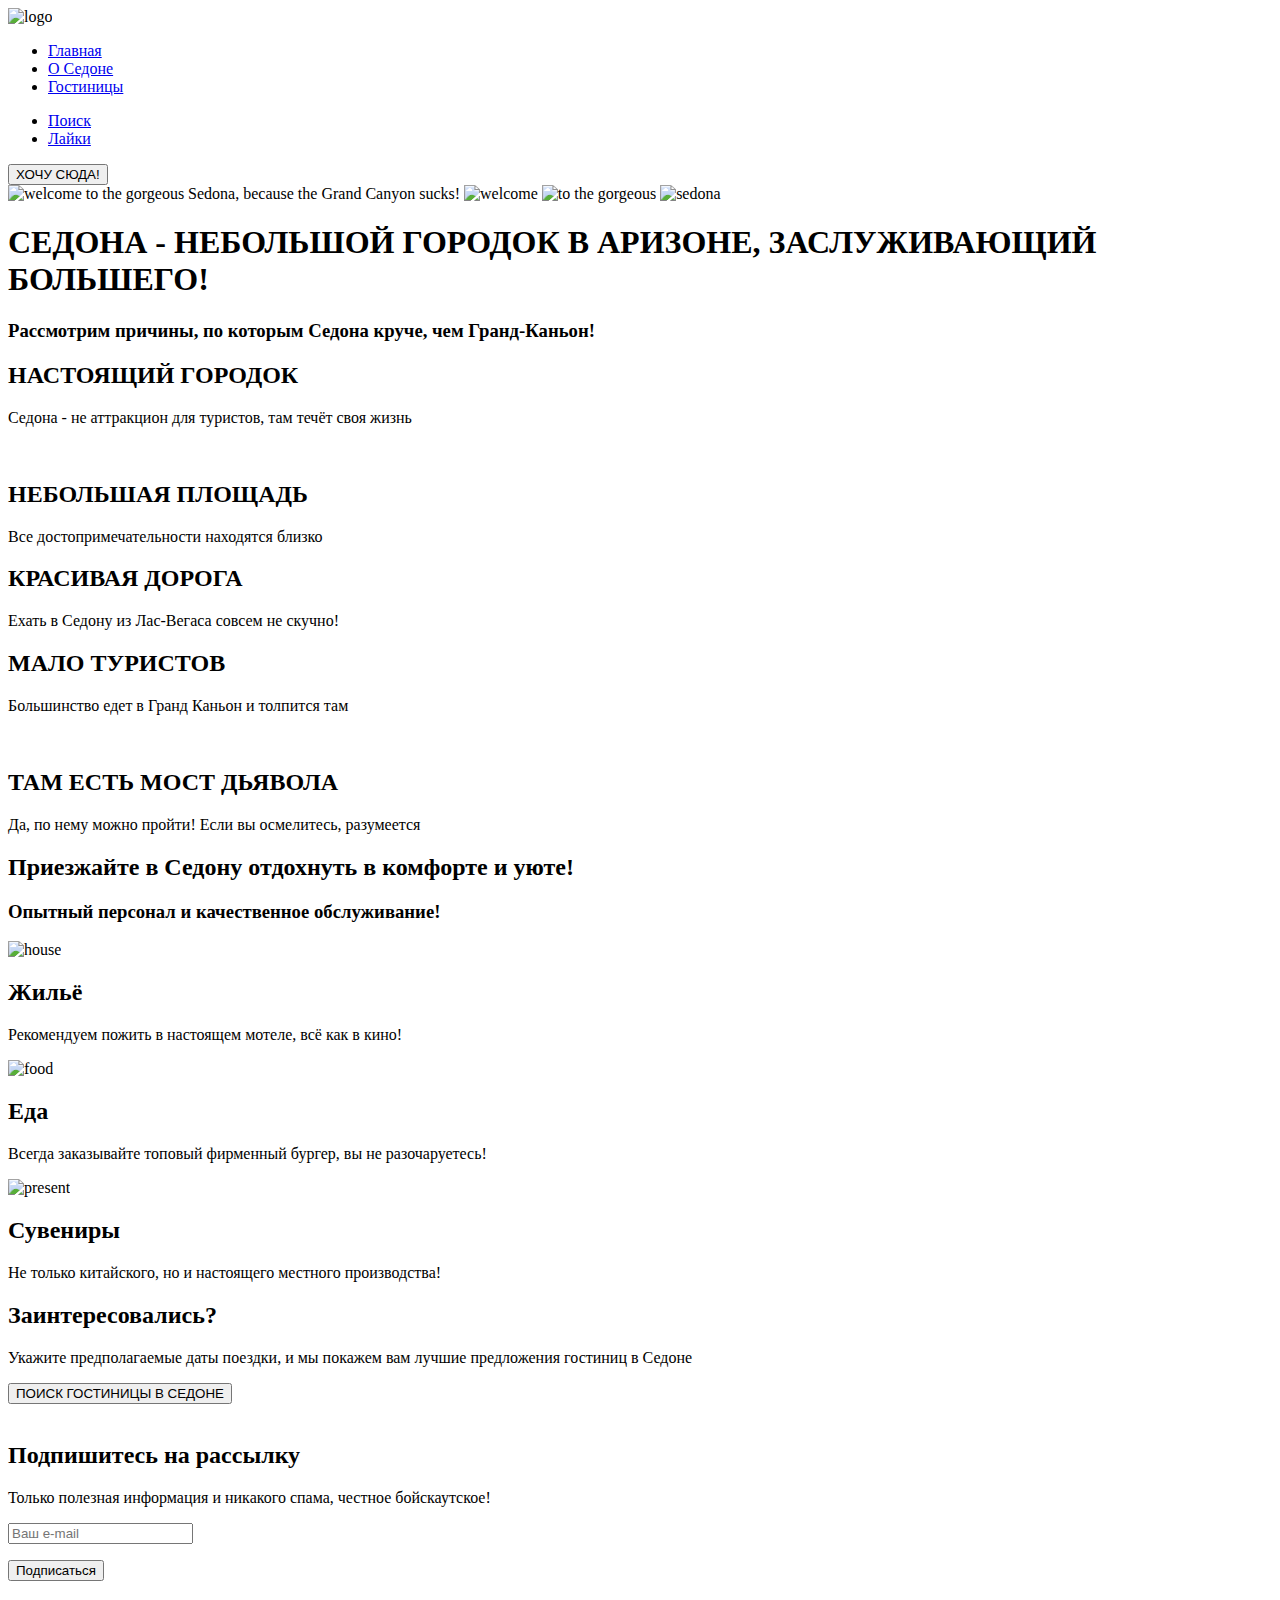
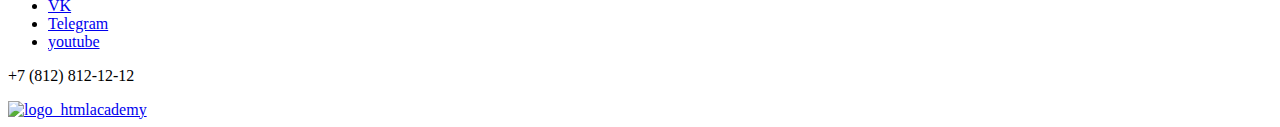
==== index.html @ 09a0a066 "убирает картинки, меняет разметку соц сетей" ====
<!DOCTYPE html>
<html lang="ru">
  <head>
    <meta charset="utf-8" />
    <title>HTML Academy: Седона</title>
  </head>
  <body>
    <header class="page-header">
      <nav class="navigation">
        <img src="img/logo.svg" alt="logo" class="navigation-logo" />
        <ul class="navigation-list">
          <li class="navigation-item">
            <a class="navigation-link" href="main.html">Главная</a>
          </li>
          <li class="navigation-item">
            <a class="navigation-link" href="about.html">О Седоне</a>
          </li>
          <li class="navigation-item">
            <a class="navigation-link" href="hotels.html">Гостиницы</a>
          </li>
        </ul>
        <ul class="navigation-list navigation-user">
          <li class="navigation-item">
            <a class="navigation-link" href="#">
              <span class="visually-hidden">Поиск</span>
            </a>
          </li>
          <li class="navigation-item">
            <a class="navigation-link" href="#">
              <span class="visually-hidden">Лайки</span>
            </a>
          </li>
        </ul>
      </nav>
      <button class="navigation-button">ХОЧУ СЮДА!</button>
    </header>
    <main class="main-index">
      <section class="main-page">
        <img
          src="#"
          alt="welcome to the gorgeous Sedona, because the Grand Canyon sucks!"
          class="mountains"
        />
        <img src="#" alt="welcome" class="welcome" />
        <img
          src="#"
          alt="to the gorgeous"
          class="gorgeous"
        />
        <img src="#" alt="sedona" class="sedona" />
        <h1 class="visually-hidden">
          СЕДОНА - НЕБОЛЬШОЙ ГОРОДОК В АРИЗОНЕ, ЗАСЛУЖИВАЮЩИЙ БОЛЬШЕГО!
        </h1>
        <h3>Рассмотрим причины, по которым Седона круче, чем Гранд-Каньон!</h3>
      </section>
      <section class="cards-page">
        <div class="card">
          <h2>НАСТОЯЩИЙ ГОРОДОК</h2>

          <p>Седона - не аттракцион для туристов, там течёт своя жизнь</p>
        </div>
        <img src="#" alt="" />
        <div class="card">
          <h2>НЕБОЛЬШАЯ ПЛОЩАДЬ</h2>

          <p>Все достопримечательности находятся близко</p>
        </div>
        <div class="card">
          <h2>КРАСИВАЯ ДОРОГА</h2>

          <p>Ехать в Седону из Лас-Вегаса совсем не скучно!</p>
        </div>
        <div class="card">
          <h2>МАЛО ТУРИСТОВ</h2>

          <p>Большинство едет в Гранд Каньон и толпится там</p>
        </div>
        <img src="#" alt="" />
        <div class="card">
          <h2>ТАМ ЕСТЬ МОСТ ДЬЯВОЛА</h2>

          <p>Да, по нему можно пройти! Если вы осмелитесь, разумеется</p>
        </div>
      </section>
      <section class="section-icons">
        <h2>Приезжайте в Седону отдохнуть в комфорте и уюте!</h2>
        <h3>Опытный персонал и качественное обслуживание!</h3>
        <div class="card-icon">
          <img src="#" alt="house" />
          <h2>Жильё</h2>
          <p>Рекомендуем пожить в настоящем мотеле, всё как в кино!</p>
        </div>
        <div class="card-icon">
          <img src="#" alt="food" />
          <h2>Еда</h2>
          <p>
            Всегда заказывайте топовый фирменный бургер, вы не разочаруетесь!
          </p>
        </div>
        <div class="card-icon">
          <img src="#" alt="present" />
          <h2>Сувениры</h2>
          <p>Не только китайского, но и настоящего местного производства!</p>
        </div>
        <h2>Заинтересовались?</h2>
        <p>
          Укажите предполагаемые даты поездки, и мы покажем вам лучшие
          предложения гостиниц в Седоне
        </p>
        <button class="button-card-icon">ПОИСК ГОСТИНИЦЫ В СЕДОНЕ</button>
      </section>
      <section class="subscribe">
        <img src="#" alt="" class="subscribe-picture" />
        <h2>Подпишитесь на рассылку</h2>
        <p>
          Только полезная информация и никакого спама, честное бойскаутское!
        </p>
        <form class="subscribe-form" action="#" method="post">
          <p>
            <label class="form-label" for="subscribe-email"></label>
            <input
              type="text"
              name="subscribe-email"
              id="subscribe-email"
              placeholder="Ваш e-mail"
            />
          </p>
          <button class="subscribe-button" type="submit">Подписаться</button>
        </form>
      </section>
      <footer class="footer">
        <section class="footer-social">
          <ul class="footer-social-list">
            <li class="footer-social-item">
              <a href="#" class="button">
                <span class="visually-hidden">VK</span>
              </a>
            </li>
            <li class="footer-social-item">
              <a href="#" class="button">
                <span class="visually-hidden">Telegram</span>
              </a>
            </li>
            <li class="footer-social-item">
              <a href="#" class="button">
                <span class="visually-hidden">youtube</span>
              </a>
            </li>
          </ul>
        </section>
        <section class="footer-phone">
          <p>+7 (812) 812-12-12</p>
          <a href="#">
          <img src="img/logo_htmlacademy.png" alt="logo_htmlacademy" />
          </a>
        </section>
      </footer>
    </main>
  </body>
</html>
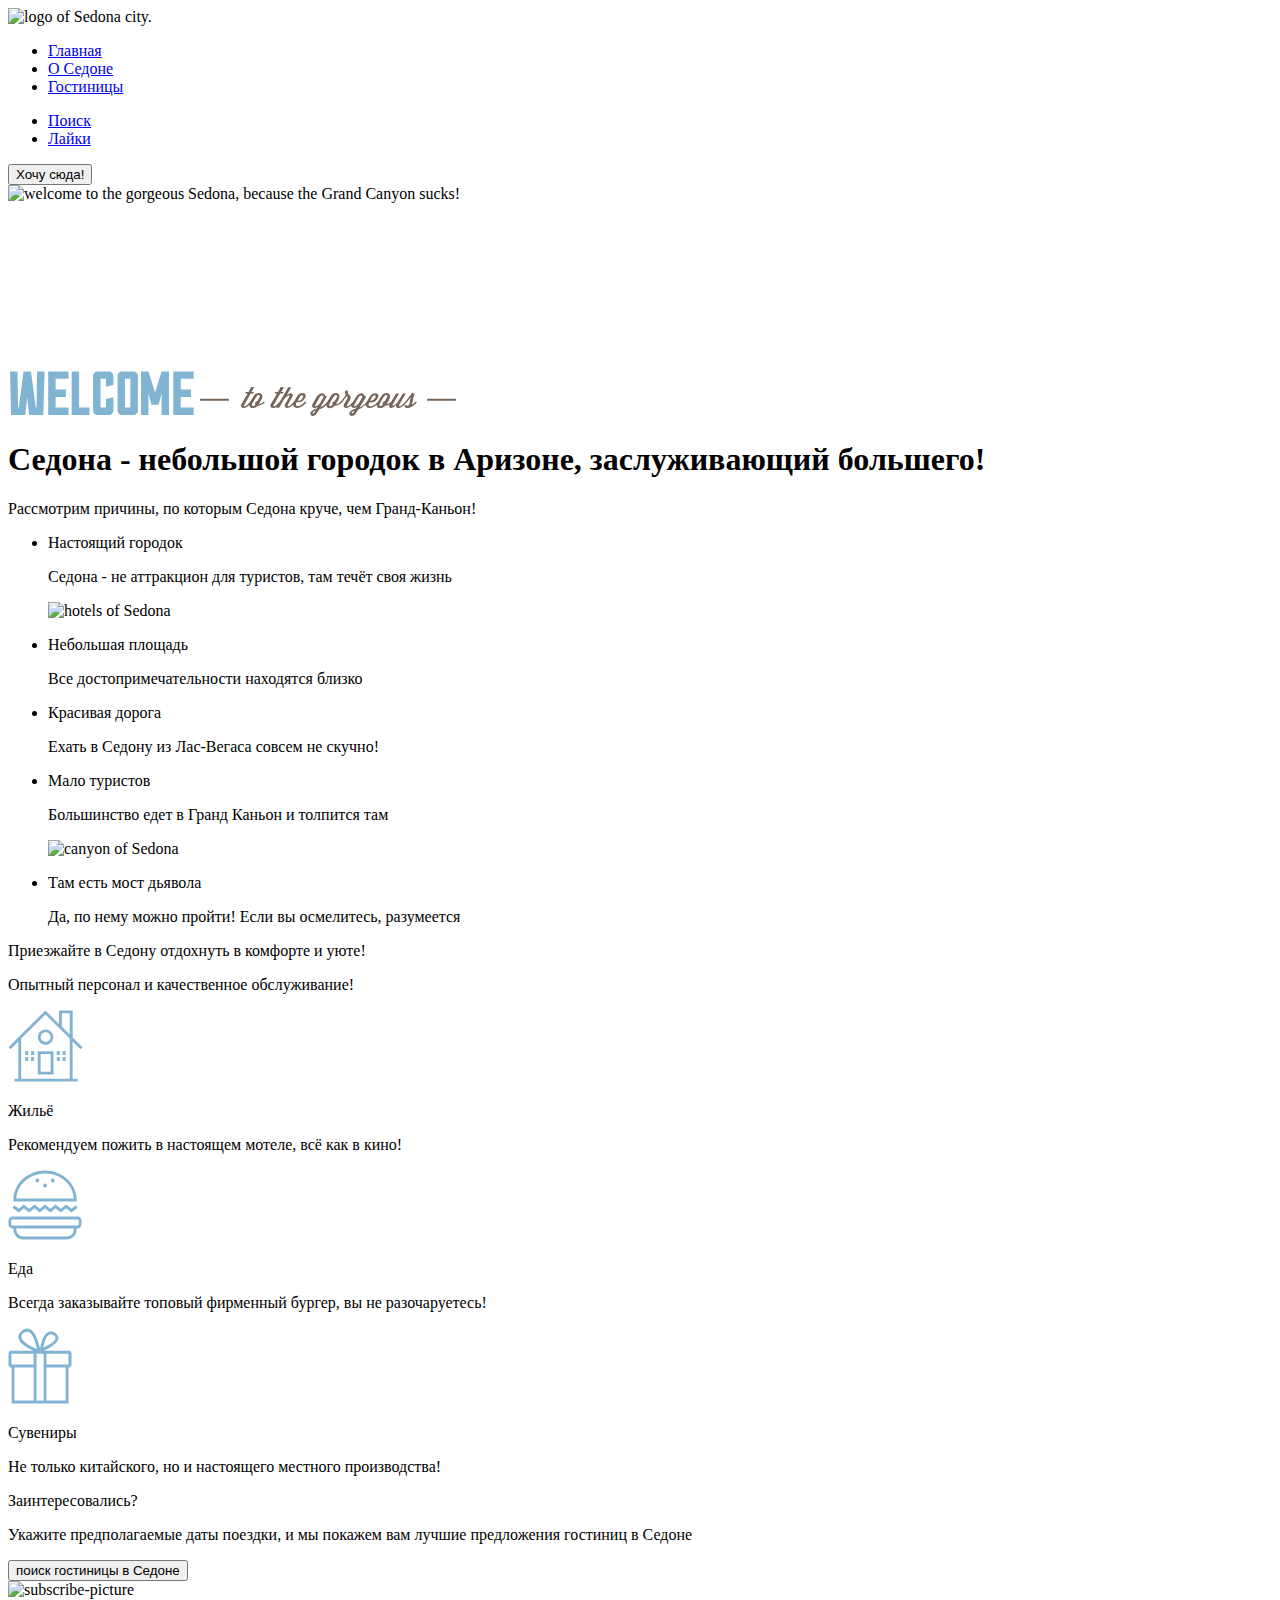
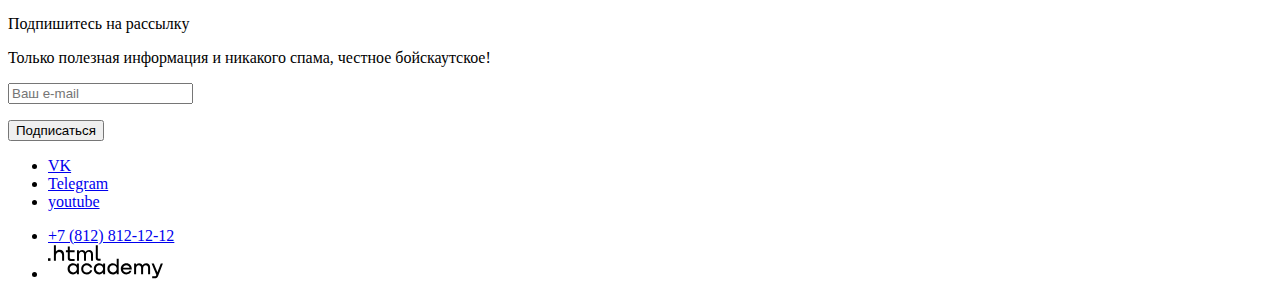
==== commit 28ef37c6: "добавляет картинки" ====
--- a/index.html
+++ b/index.html
@@ -3,11 +3,18 @@
   <head>
     <meta charset="utf-8" />
     <title>HTML Academy: Седона</title>
+    <link rel="stylesheet" href="styles/styles.css" />
   </head>
   <body>
     <header class="page-header">
       <nav class="navigation">
-        <img src="img/logo.svg" alt="logo" class="navigation-logo" />
+        <img
+          src="images/logo.svg"
+          width="140"
+          height="70"
+          alt="logo of Sedona city."
+          class="navigation-logo"
+        />
         <ul class="navigation-list">
           <li class="navigation-item">
             <a class="navigation-link" href="main.html">Главная</a>
@@ -32,105 +39,125 @@
           </li>
         </ul>
       </nav>
-      <button class="navigation-button">ХОЧУ СЮДА!</button>
+      <button class="navigation-button">Хочу сюда!</button>
     </header>
     <main class="main-index">
       <section class="main-page">
         <img
-          src="#"
+          src="/images/index-background.png"
+          width="1200"
+          height="485"
           alt="welcome to the gorgeous Sedona, because the Grand Canyon sucks!"
           class="mountains"
         />
-        <img src="#" alt="welcome" class="welcome" />
-        <img
-          src="#"
-          alt="to the gorgeous"
-          class="gorgeous"
-        />
-        <img src="#" alt="sedona" class="sedona" />
-        <h1 class="visually-hidden">
-          СЕДОНА - НЕБОЛЬШОЙ ГОРОДОК В АРИЗОНЕ, ЗАСЛУЖИВАЮЩИЙ БОЛЬШЕГО!
+        <div class="inscription">
+          <img src="images/welcome.svg" width="188" height="45" alt="welcome" />
+          <img src="/images/to-the-gorgeous.svg" width="256" height="29" alt="to the gorgeous" />
+          <img src="/images/sedona.svg" width="457" height="213" alt="Sedona" />
+        </div>
+        <h1>
+          Седона - небольшой городок в Аризоне, заслуживающий большего!
         </h1>
-        <h3>Рассмотрим причины, по которым Седона круче, чем Гранд-Каньон!</h3>
+        <p>Рассмотрим причины, по которым Седона круче, чем Гранд-Каньон!</p>
       </section>
-      <section class="cards-page">
-        <div class="card">
-          <h2>НАСТОЯЩИЙ ГОРОДОК</h2>
+      <ul class="cards-page">
+        <li class="card">
+          <p>Настоящий городок</p>
 
           <p>Седона - не аттракцион для туристов, там течёт своя жизнь</p>
-        </div>
-        <img src="#" alt="" />
-        <div class="card">
-          <h2>НЕБОЛЬШАЯ ПЛОЩАДЬ</h2>
+        </li>
+
+          <img
+            src="/images/hotels.png"
+            width="800"
+            height="385"
+            alt="hotels of Sedona"
+          />
+
+        <li class="card">
+          <p>Небольшая площадь</p>
 
           <p>Все достопримечательности находятся близко</p>
-        </div>
-        <div class="card">
-          <h2>КРАСИВАЯ ДОРОГА</h2>
+        </li>
+        <li class="card">
+          <p>Красивая дорога</p>
 
           <p>Ехать в Седону из Лас-Вегаса совсем не скучно!</p>
-        </div>
-        <div class="card">
-          <h2>МАЛО ТУРИСТОВ</h2>
+        </li>
+        <li class="card">
+          <p>Мало туристов</p>
 
           <p>Большинство едет в Гранд Каньон и толпится там</p>
-        </div>
-        <img src="#" alt="" />
-        <div class="card">
-          <h2>ТАМ ЕСТЬ МОСТ ДЬЯВОЛА</h2>
+        </li>
+
+          <img
+            src="/images/canyon.png"
+            width="800"
+            height="385"
+            alt="canyon of Sedona"
+          />
+
+        <li class="card">
+          <p>Там есть мост дьявола</p>
 
           <p>Да, по нему можно пройти! Если вы осмелитесь, разумеется</p>
-        </div>
-      </section>
+        </li>
+      </ul>
       <section class="section-icons">
-        <h2>Приезжайте в Седону отдохнуть в комфорте и уюте!</h2>
-        <h3>Опытный персонал и качественное обслуживание!</h3>
+        <p>Приезжайте в Седону отдохнуть в комфорте и уюте!</p>
+        <p>Опытный персонал и качественное обслуживание!</p>
         <div class="card-icon">
-          <img src="#" alt="house" />
-          <h2>Жильё</h2>
+          <img src="images/house.svg" width="75" height="72" alt="house" />
+          <p>Жильё</p>
           <p>Рекомендуем пожить в настоящем мотеле, всё как в кино!</p>
         </div>
         <div class="card-icon">
-          <img src="#" alt="food" />
-          <h2>Еда</h2>
+          <img src="images/food.svg" width="74" height="70" alt="food" />
+          <p>Еда</p>
           <p>
             Всегда заказывайте топовый фирменный бургер, вы не разочаруетесь!
           </p>
         </div>
         <div class="card-icon">
-          <img src="#" alt="present" />
-          <h2>Сувениры</h2>
+          <img src="images/present.svg" width="64" height="76" alt="present" />
+          <p>Сувениры</p>
           <p>Не только китайского, но и настоящего местного производства!</p>
         </div>
-        <h2>Заинтересовались?</h2>
+        <p>Заинтересовались?</p>
         <p>
           Укажите предполагаемые даты поездки, и мы покажем вам лучшие
           предложения гостиниц в Седоне
         </p>
-        <button class="button-card-icon">ПОИСК ГОСТИНИЦЫ В СЕДОНЕ</button>
+        <button class="button-card-icon">поиск гостиницы в Седоне</button>
       </section>
       <section class="subscribe">
-        <img src="#" alt="" class="subscribe-picture" />
-        <h2>Подпишитесь на рассылку</h2>
+        <img
+          src="/images/background_canyon.png"
+          width="1200"
+          height="415"
+          alt="subscribe-picture"
+          class="subscribe-picture"
+        />
+        <p>Подпишитесь на рассылку</p>
         <p>
           Только полезная информация и никакого спама, честное бойскаутское!
         </p>
         <form class="subscribe-form" action="#" method="post">
           <p>
-            <label class="form-label" for="subscribe-email"></label>
+            <label class="form-label" for="subscribe-email">
             <input
               type="text"
               name="subscribe-email"
               id="subscribe-email"
-              placeholder="Ваш e-mail"
-            />
+              placeholder="Ваш e-mail"/>
+            </label>
           </p>
           <button class="subscribe-button" type="submit">Подписаться</button>
         </form>
       </section>
       <footer class="footer">
-        <section class="footer-social">
-          <ul class="footer-social-list">
+        <div class="footer-social">
+          <ul class="footer-social__list">
             <li class="footer-social-item">
               <a href="#" class="button">
                 <span class="visually-hidden">VK</span>
@@ -147,13 +174,19 @@
               </a>
             </li>
           </ul>
-        </section>
-        <section class="footer-phone">
-          <p>+7 (812) 812-12-12</p>
-          <a href="#">
-          <img src="img/logo_htmlacademy.png" alt="logo_htmlacademy" />
-          </a>
-        </section>
+        </div>
+        <div class="footer-phone">
+          <ul class="footer-phone__list">
+            <li>
+              <a href="tel:7812812121">+7 (812) 812-12-12</a>
+            </li>
+            <li>
+              <a href="#">
+                <img src="images/html- academy.svg" alt="logo_htmlacademy." />
+              </a>
+            </li>
+          </ul>
+        </div>
       </footer>
     </main>
   </body>
--- a/styles/styles.css
+++ b/styles/styles.css
@@ -0,0 +1,12 @@
+@font-face {
+  font-family: "ptsans";
+  src: url("../fonts/ptsans-400.woff2") format(woff2);
+  font-weight: 400;
+  font-style: normal;
+}
+@font-face {
+  font-family: "PT Sans";
+  src: url("../fonts/ptsans-700.woff2") format(woff2);
+  font-weight: 700;
+  font-style: bold;
+}
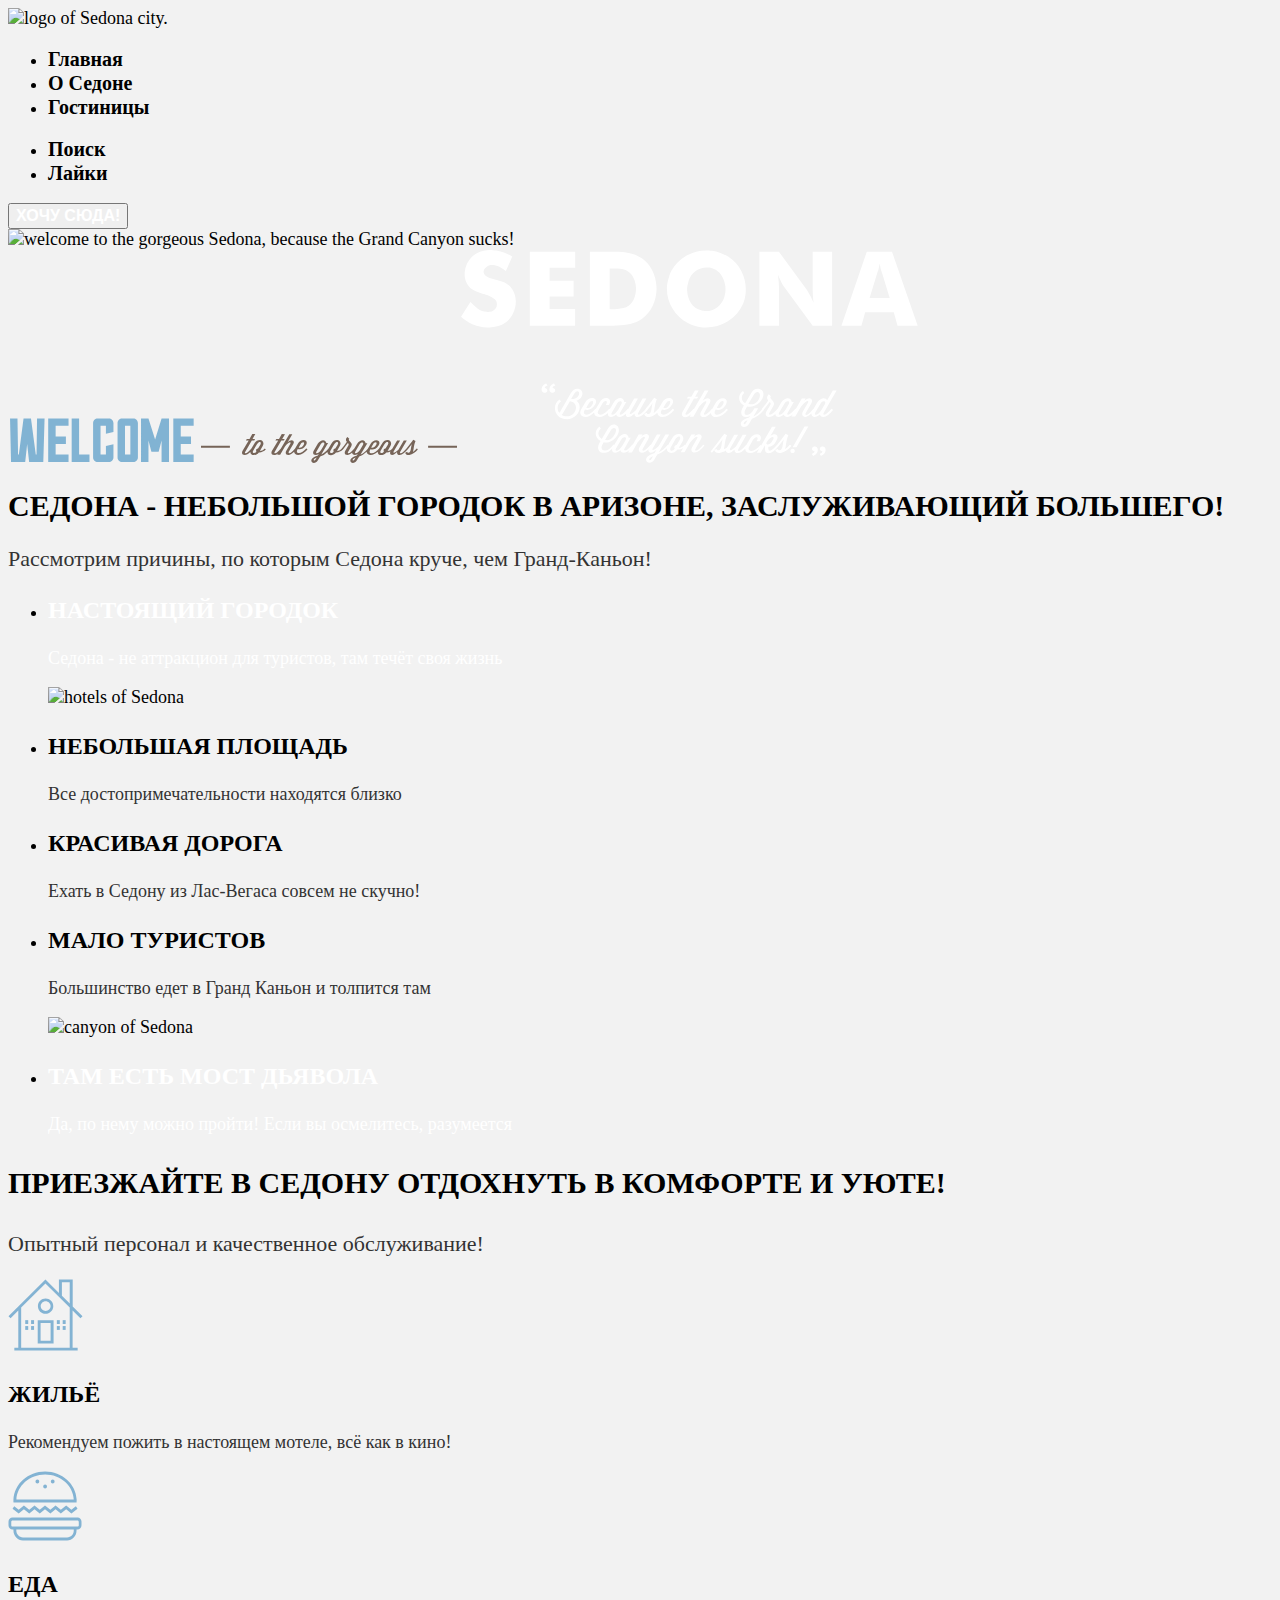
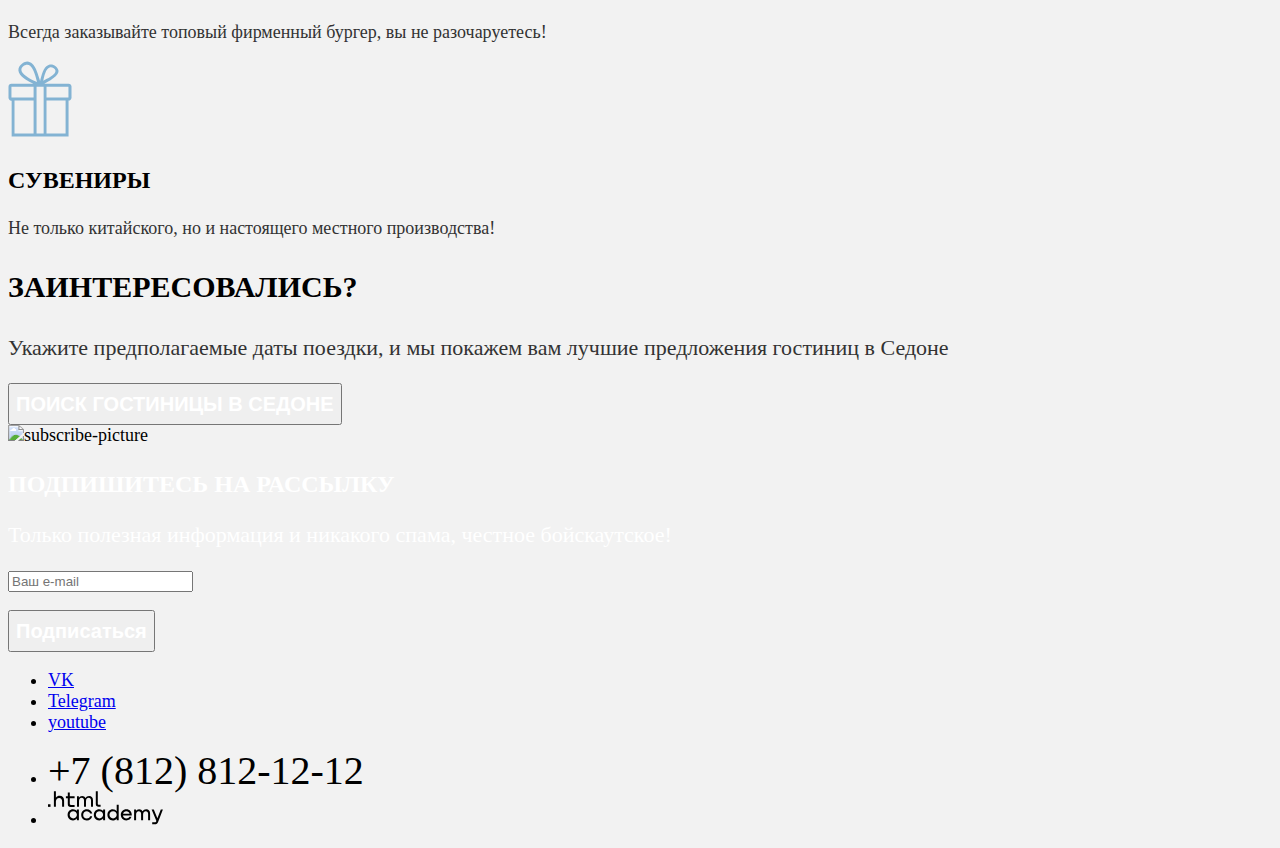
==== commit 436334cc: "добавляет шрифты, их размеры, цвета" ====
--- a/index.html
+++ b/index.html
@@ -17,29 +17,29 @@
         />
         <ul class="navigation-list">
           <li class="navigation-item">
-            <a class="navigation-link" href="main.html">Главная</a>
+            <a class="navigation__link" href="main.html">Главная</a>
           </li>
           <li class="navigation-item">
-            <a class="navigation-link" href="about.html">О Седоне</a>
+            <a class="navigation__link" href="about.html">О Седоне</a>
           </li>
           <li class="navigation-item">
-            <a class="navigation-link" href="hotels.html">Гостиницы</a>
+            <a class="navigation__link" href="hotels.html">Гостиницы</a>
           </li>
         </ul>
         <ul class="navigation-list navigation-user">
           <li class="navigation-item">
-            <a class="navigation-link" href="#">
+            <a class="navigation__link" href="#">
               <span class="visually-hidden">Поиск</span>
             </a>
           </li>
           <li class="navigation-item">
-            <a class="navigation-link" href="#">
+            <a class="navigation__link" href="#">
               <span class="visually-hidden">Лайки</span>
             </a>
           </li>
         </ul>
       </nav>
-      <button class="navigation-button">Хочу сюда!</button>
+      <button class="navigation__button">Хочу сюда!</button>
     </header>
     <main class="main-index">
       <section class="main-page">
@@ -55,16 +55,17 @@
           <img src="/images/to-the-gorgeous.svg" width="256" height="29" alt="to the gorgeous" />
           <img src="/images/sedona.svg" width="457" height="213" alt="Sedona" />
         </div>
-        <h1>
+        <h1 class="heading
+        ">
           Седона - небольшой городок в Аризоне, заслуживающий большего!
         </h1>
-        <p>Рассмотрим причины, по которым Седона круче, чем Гранд-Каньон!</p>
+        <p class="paragraph__black">Рассмотрим причины, по которым Седона круче, чем Гранд-Каньон!</p>
       </section>
       <ul class="cards-page">
         <li class="card">
-          <p>Настоящий городок</p>
+          <p class="headings__white">Настоящий городок</p>
 
-          <p>Седона - не аттракцион для туристов, там течёт своя жизнь</p>
+          <p class="text__white">Седона - не аттракцион для туристов, там течёт своя жизнь</p>
         </li>
 
           <img
@@ -75,19 +76,19 @@
           />
 
         <li class="card">
-          <p>Небольшая площадь</p>
+          <p class="headings">Небольшая площадь</p>
 
-          <p>Все достопримечательности находятся близко</p>
+          <p class="text__black">Все достопримечательности находятся близко</p>
         </li>
         <li class="card">
-          <p>Красивая дорога</p>
+          <p class="headings">Красивая дорога</p>
 
-          <p>Ехать в Седону из Лас-Вегаса совсем не скучно!</p>
+          <p class="text__black">Ехать в Седону из Лас-Вегаса совсем не скучно!</p>
         </li>
         <li class="card">
-          <p>Мало туристов</p>
+          <p class="headings">Мало туристов</p>
 
-          <p>Большинство едет в Гранд Каньон и толпится там</p>
+          <p class="text__black">Большинство едет в Гранд Каньон и толпится там</p>
         </li>
 
           <img
@@ -98,33 +99,33 @@
           />
 
         <li class="card">
-          <p>Там есть мост дьявола</p>
+          <p class="headings__white">Там есть мост дьявола</p>
 
-          <p>Да, по нему можно пройти! Если вы осмелитесь, разумеется</p>
+          <p class="text__white">Да, по нему можно пройти! Если вы осмелитесь, разумеется</p>
         </li>
       </ul>
       <section class="section-icons">
-        <p>Приезжайте в Седону отдохнуть в комфорте и уюте!</p>
-        <p>Опытный персонал и качественное обслуживание!</p>
+        <p class="heading">Приезжайте в Седону отдохнуть в комфорте и уюте!</p>
+        <p class="paragraph__black">Опытный персонал и качественное обслуживание!</p>
         <div class="card-icon">
           <img src="images/house.svg" width="75" height="72" alt="house" />
-          <p>Жильё</p>
-          <p>Рекомендуем пожить в настоящем мотеле, всё как в кино!</p>
+          <p class="headings">Жильё</p>
+          <p class="text__black">Рекомендуем пожить в настоящем мотеле, всё как в кино!</p>
         </div>
         <div class="card-icon">
           <img src="images/food.svg" width="74" height="70" alt="food" />
-          <p>Еда</p>
-          <p>
+          <p class="headings">Еда</p>
+          <p class="text__black">
             Всегда заказывайте топовый фирменный бургер, вы не разочаруетесь!
           </p>
         </div>
         <div class="card-icon">
           <img src="images/present.svg" width="64" height="76" alt="present" />
-          <p>Сувениры</p>
-          <p>Не только китайского, но и настоящего местного производства!</p>
+          <p class="headings">Сувениры</p>
+          <p class="text__black">Не только китайского, но и настоящего местного производства!</p>
         </div>
-        <p>Заинтересовались?</p>
-        <p>
+        <p class="heading">Заинтересовались?</p>
+        <p class="paragraph__black">
           Укажите предполагаемые даты поездки, и мы покажем вам лучшие
           предложения гостиниц в Седоне
         </p>
@@ -138,8 +139,8 @@
           alt="subscribe-picture"
           class="subscribe-picture"
         />
-        <p>Подпишитесь на рассылку</p>
-        <p>
+        <p class="subscribe__heading">Подпишитесь на рассылку</p>
+        <p class="paragraph__white">
           Только полезная информация и никакого спама, честное бойскаутское!
         </p>
         <form class="subscribe-form" action="#" method="post">
@@ -152,7 +153,7 @@
               placeholder="Ваш e-mail"/>
             </label>
           </p>
-          <button class="subscribe-button" type="submit">Подписаться</button>
+          <button class="subscribe__button" type="submit">Подписаться</button>
         </form>
       </section>
       <footer class="footer">
@@ -175,10 +176,10 @@
             </li>
           </ul>
         </div>
-        <div class="footer-phone">
-          <ul class="footer-phone__list">
+
+          <ul class="footer-connection">
             <li>
-              <a href="tel:7812812121">+7 (812) 812-12-12</a>
+              <a class="footer__phone" href="tel:7812812121">+7 (812) 812-12-12</a>
             </li>
             <li>
               <a href="#">
@@ -186,7 +187,7 @@
               </a>
             </li>
           </ul>
-        </div>
+
       </footer>
     </main>
   </body>
--- a/styles/styles.css
+++ b/styles/styles.css
@@ -1,12 +1,101 @@
 @font-face {
-  font-family: "ptsans";
+  font-family: "PT Sans";
   src: url("../fonts/ptsans-400.woff2") format(woff2);
   font-weight: 400;
   font-style: normal;
+  font-display: swap;
 }
 @font-face {
   font-family: "PT Sans";
   src: url("../fonts/ptsans-700.woff2") format(woff2);
   font-weight: 700;
   font-style: bold;
+  font-display: swap;
 }
+
+body {
+  font-family: "PT Sans";
+  font-weight: 400;
+  font-size: 18px;
+  line-height: 21px;
+  color: #000000;
+  background-color: #F2F2F2;
+}
+.navigation__link {
+  font-weight: 700;
+  font-size: 20px;
+  line-height: 24px;
+  text-transform: capitalize;
+  text-decoration: none;
+  color: #000000;
+}
+.navigation__button {
+  font-weight: 700;
+  font-size: 16px;
+  line-height: 20px;
+  text-transform: uppercase;
+  color: #ffffff;
+}
+.paragraph__black {
+  font-size: 22px;
+  line-height: 26px;
+  color: #333333;
+}
+.paragraph__white {
+  font-size: 22px;
+  line-height: 26px;
+  color: #ffffff;
+}
+
+.heading {
+  font-weight: 700;
+  font-size: 30px;
+  line-height: 36px;
+  text-transform: uppercase;
+}
+.headings {
+  font-weight: 700;
+  font-size: 24px;
+  line-height: 28px;
+  text-transform: uppercase;
+}
+.headings__white {
+  font-weight: 700;
+  font-size: 24px;
+  line-height: 28px;
+  text-transform: uppercase;
+  color: #ffffff;
+}
+.text__white {
+  color: #ffffff;
+}
+.text__black {
+  color: #333333;
+}
+.button-card-icon {
+  font-weight: 700;
+  font-size: 20px;
+  line-height: 36px;
+  text-transform: uppercase;
+  color: #ffffff;
+}
+.subscribe__button {
+  font-weight: 700;
+  font-size: 20px;
+  line-height: 36px;
+  color: #ffffff;
+}
+.subscribe__heading {
+  font-weight: 700;
+  font-size: 24px;
+  line-height: 28px;
+  text-transform: uppercase;
+  color: #ffffff;
+}
+.footer__phone {
+  font-size: 40px;
+  line-height: 40px;
+  text-decoration: none;
+  text-transform: uppercase;
+  color: #000000;
+}
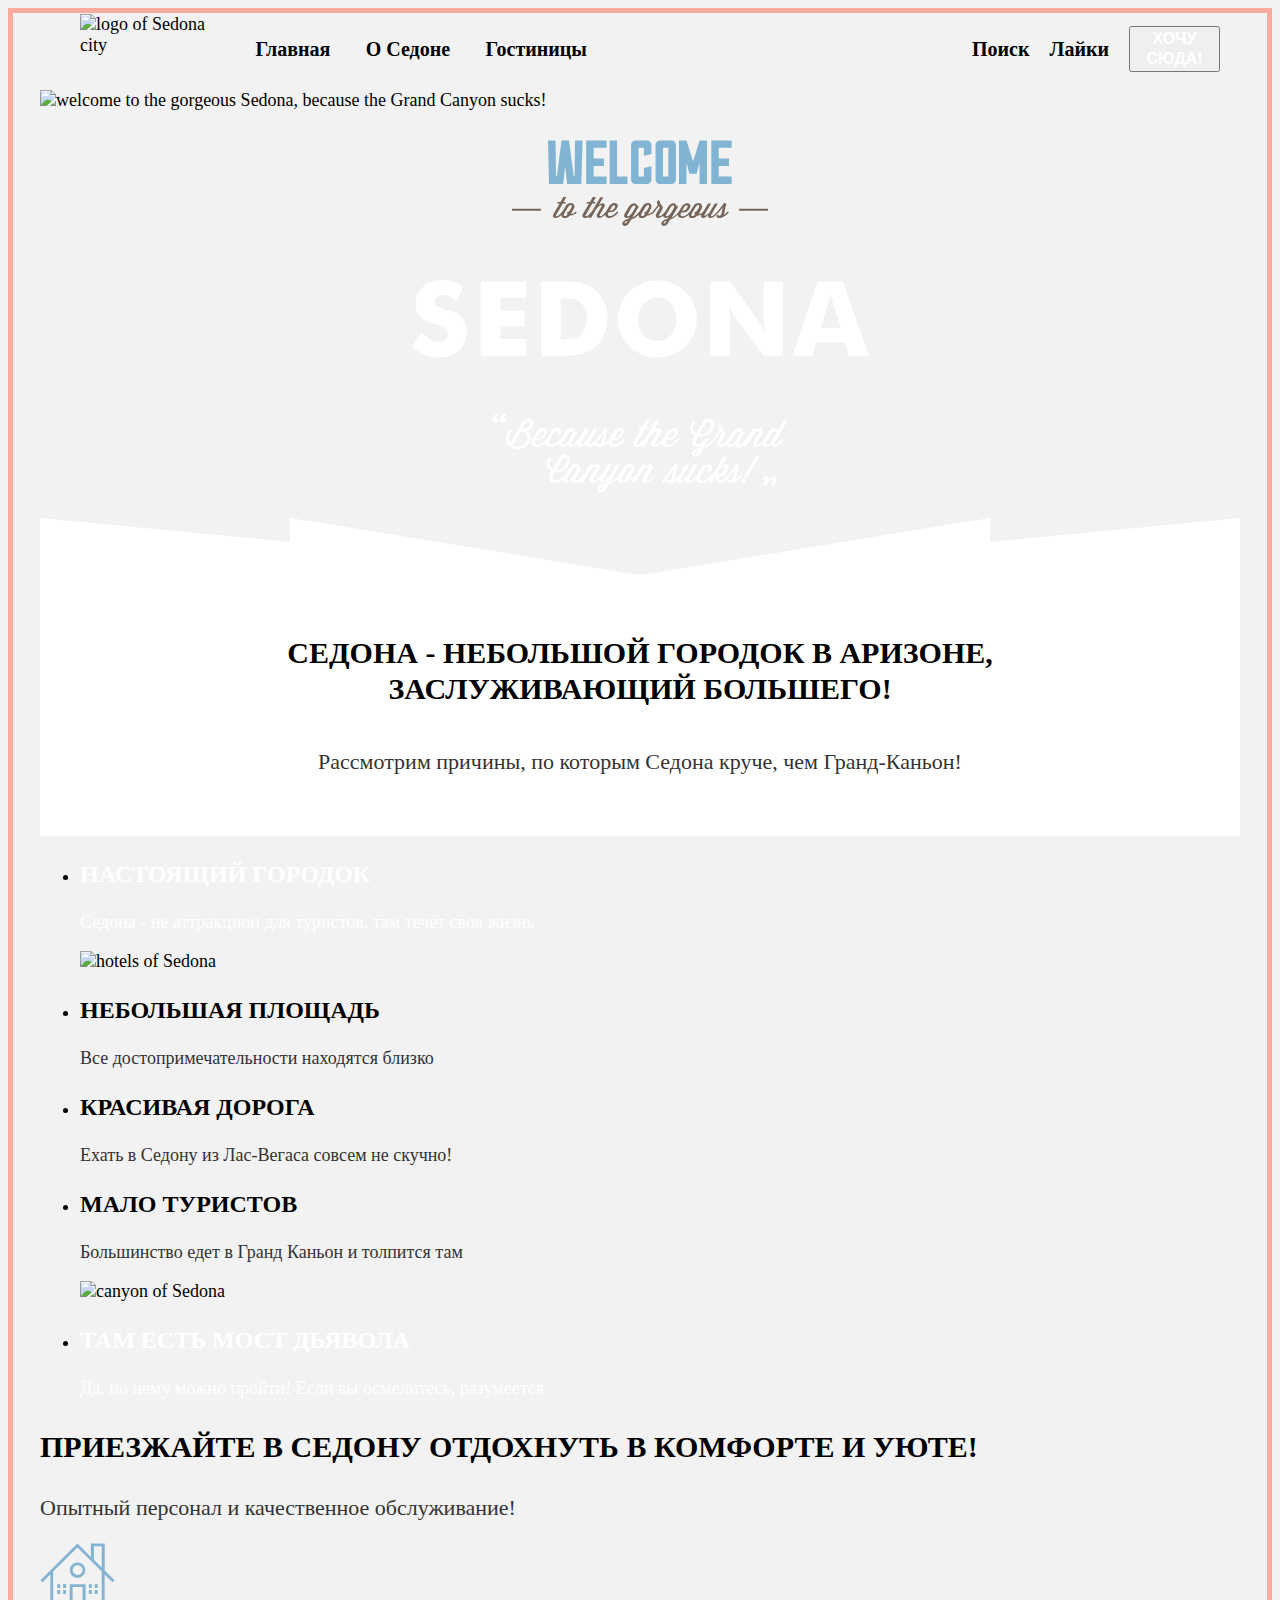
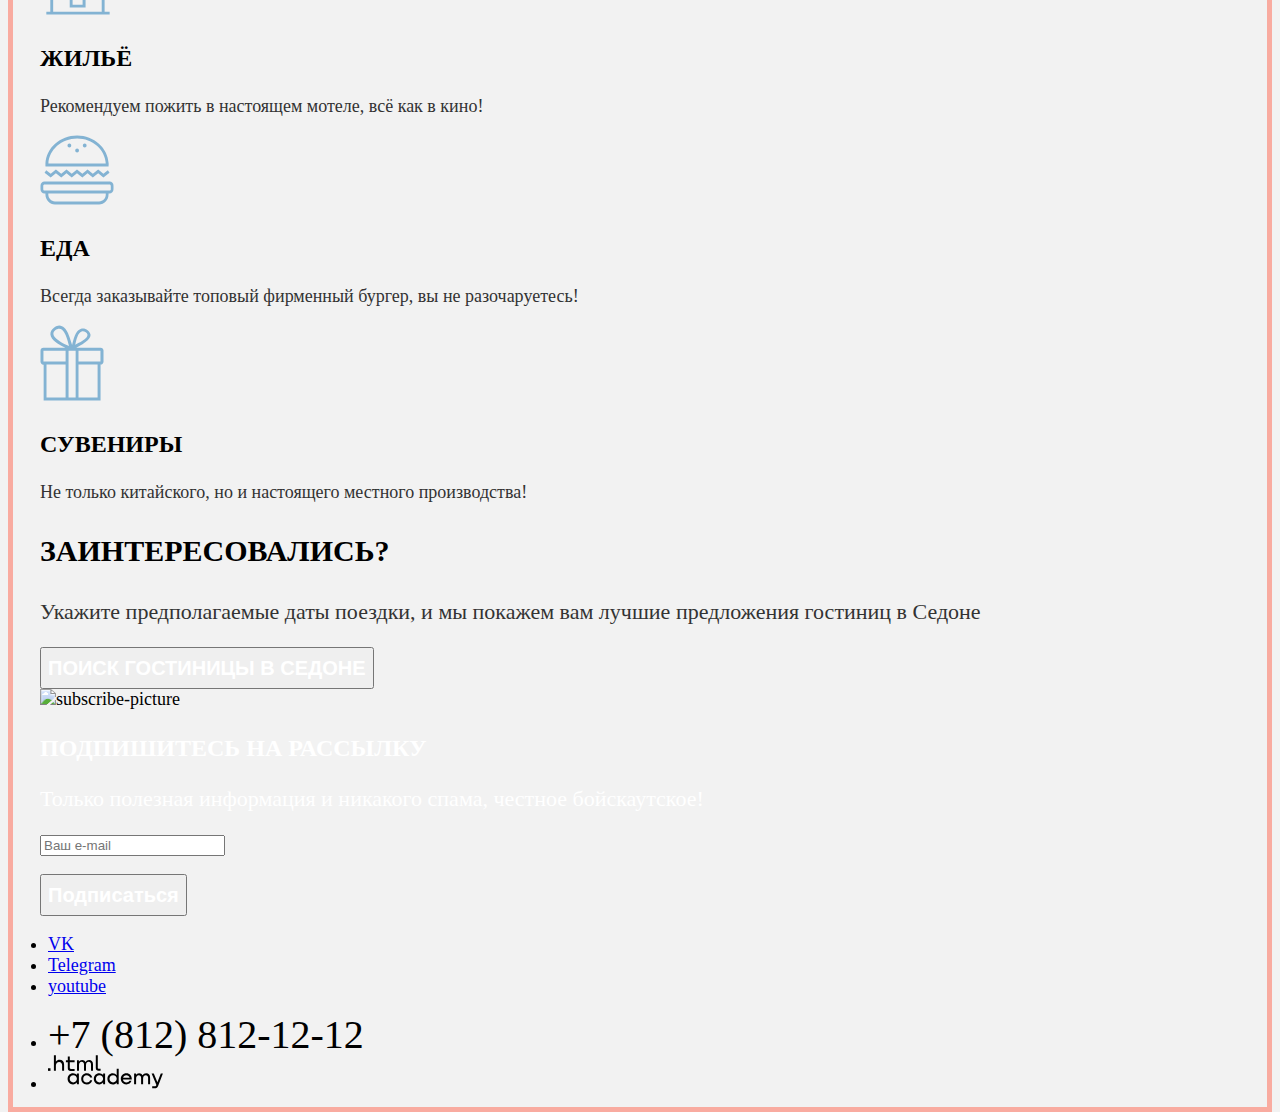
==== commit 8746d244: "добавляет навигацию и первую страницу в стилях" ====
--- a/index.html
+++ b/index.html
@@ -6,156 +6,151 @@
     <link rel="stylesheet" href="styles/styles.css" />
   </head>
   <body>
-    <header class="page-header">
-      <nav class="navigation">
-        <img
-          src="images/logo.svg"
-          width="140"
-          height="70"
-          alt="logo of Sedona city."
-          class="navigation-logo"
-        />
-        <ul class="navigation-list">
-          <li class="navigation-item">
-            <a class="navigation__link" href="main.html">Главная</a>
-          </li>
-          <li class="navigation-item">
-            <a class="navigation__link" href="about.html">О Седоне</a>
-          </li>
-          <li class="navigation-item">
-            <a class="navigation__link" href="hotels.html">Гостиницы</a>
-          </li>
-        </ul>
-        <ul class="navigation-list navigation-user">
-          <li class="navigation-item">
-            <a class="navigation__link" href="#">
-              <span class="visually-hidden">Поиск</span>
-            </a>
-          </li>
-          <li class="navigation-item">
-            <a class="navigation__link" href="#">
-              <span class="visually-hidden">Лайки</span>
-            </a>
-          </li>
-        </ul>
-      </nav>
-      <button class="navigation__button">Хочу сюда!</button>
-    </header>
-    <main class="main-index">
-      <section class="main-page">
-        <img
-          src="/images/index-background.png"
-          width="1200"
-          height="485"
-          alt="welcome to the gorgeous Sedona, because the Grand Canyon sucks!"
-          class="mountains"
-        />
-        <div class="inscription">
-          <img src="images/welcome.svg" width="188" height="45" alt="welcome" />
-          <img src="/images/to-the-gorgeous.svg" width="256" height="29" alt="to the gorgeous" />
-          <img src="/images/sedona.svg" width="457" height="213" alt="Sedona" />
+    <div class="site-container">
+      <header class="page-header">
+        <nav class="navigation">
+          <ul class="navigation-list">
+            <img src="images/logo.svg" width="140" height="70" alt="logo of Sedona city" class="navigation-logo"/>
+            <li class="navigation-item">
+              <a class="navigation-link" href="main.html">Главная</a>
+            </li>
+            <li class="navigation-item">
+              <a class="navigation-link" href="about.html">О Седоне</a>
+            </li>
+            <li class="navigation-item">
+              <a class="navigation-link" href="hotels.html">Гостиницы</a>
+            </li>
+          </ul>
+          <ul class="navigation-user">
+            <li class="navigation-item-user">
+              <a class="navigation-link" href="#">
+                <span class="visually-hidden">Поиск</span>
+              </a>
+            </li>
+            <li class="navigation-item-user">
+              <a class="navigation-link" href="#">
+                <span class="visually-hidden">Лайки</span>
+              </a>
+            </li>
+            <li class="navigation-item-user">
+              <button class="navigation-button">Хочу сюда!</button>
+            </li>
+          </ul>
+        </nav>
+      </header>
+      <main class="main-index">
+        <div class="page-container">
+          <section class="main-page">
+            <div class="main-picture">
+              <img
+              src="/images/index-background.png"
+              width="1200"
+              height="485"
+              alt="welcome to the gorgeous Sedona, because the Grand Canyon sucks!"
+              class="mountains"/>
+            <div class="inscription">
+              <img class="welcome" src="images/welcome.svg" width="188" height="45" alt="welcome" />
+              <img class="gorgeous" src="/images/to-the-gorgeous.svg" width="256" height="29" alt="to the gorgeous" />
+              <img class="inscription-sedona" src="/images/sedona.svg" width="457" height="213" alt="Sedona" />
+              <img class="divider" src="images/divider.svg" width="1200" height="57" alt="divider">
+            </div>
+            </div>
+            <div class="text-wrapper">
+              <h1 class="heading">
+                Седона - небольшой городок в Аризоне, <br> заслуживающий большего!
+              </h1>
+              <p class="paragraph__black">Рассмотрим причины, по которым Седона круче, чем Гранд-Каньон!</p>
+            </div>
+          </section>
+          <section class="cards-page">
+            <ul class="cards-page">
+              <li class="card">
+                <p class="headings__white">Настоящий городок</p>
+                <p class="text__white">Седона - не аттракцион для туристов, там течёт своя жизнь</p>
+              </li>
+                <img
+                  src="/images/hotels.png"
+                  width="800"
+                  height="385"
+                  alt="hotels of Sedona"
+                />
+              <li class="card">
+                <p class="headings">Небольшая площадь</p>
+                <p class="text__black">Все достопримечательности находятся близко</p>
+              </li>
+              <li class="card">
+                <p class="headings">Красивая дорога</p>
+                <p class="text__black">Ехать в Седону из Лас-Вегаса совсем не скучно!</p>
+              </li>
+              <li class="card">
+                <p class="headings">Мало туристов</p>
+                <p class="text__black">Большинство едет в Гранд Каньон и толпится там</p>
+              </li>
+                <img
+                  src="/images/canyon.png"
+                  width="800"
+                  height="385"
+                  alt="canyon of Sedona"/>
+              <li class="card">
+                <p class="headings__white">Там есть мост дьявола</p>
+                <p class="text__white">Да, по нему можно пройти! Если вы осмелитесь, разумеется</p>
+              </li>
+            </ul>
+          </section>
+
+          <section class="section-icons">
+            <p class="heading">Приезжайте в Седону отдохнуть в комфорте и уюте!</p>
+            <p class="paragraph__black">Опытный персонал и качественное обслуживание!</p>
+            <div class="card-icon">
+              <img src="images/house.svg" width="75" height="72" alt="house" />
+              <p class="headings">Жильё</p>
+              <p class="text__black">Рекомендуем пожить в настоящем мотеле, всё как в кино!</p>
+            </div>
+            <div class="card-icon">
+              <img src="images/food.svg" width="74" height="70" alt="food" />
+              <p class="headings">Еда</p>
+              <p class="text__black">
+                Всегда заказывайте топовый фирменный бургер, вы не разочаруетесь!
+              </p>
+            </div>
+            <div class="card-icon">
+              <img src="images/present.svg" width="64" height="76" alt="present" />
+              <p class="headings">Сувениры</p>
+              <p class="text__black">Не только китайского, но и настоящего местного производства!</p>
+            </div>
+            <p class="heading">Заинтересовались?</p>
+            <p class="paragraph__black">
+              Укажите предполагаемые даты поездки, и мы покажем вам лучшие
+              предложения гостиниц в Седоне
+            </p>
+            <button class="button-card-icon">поиск гостиницы в Седоне</button>
+          </section>
+          <section class="subscribe">
+            <img
+              src="/images/background_canyon.png"
+              width="1200"
+              height="415"
+              alt="subscribe-picture"
+              class="subscribe-picture"/>
+            <p class="subscribe__heading">Подпишитесь на рассылку</p>
+            <p class="paragraph__white">
+              Только полезная информация и никакого спама, честное бойскаутское!
+            </p>
+            <form class="subscribe-form" action="#" method="post">
+              <p>
+                <label class="form-label" for="subscribe-email">
+                <input
+                  type="text"
+                  name="subscribe-email"
+                  id="subscribe-email"
+                  placeholder="Ваш e-mail"/>
+                </label>
+              </p>
+              <button class="subscribe__button" type="submit">Подписаться</button>
+            </form>
+          </section>
         </div>
-        <h1 class="heading
-        ">
-          Седона - небольшой городок в Аризоне, заслуживающий большего!
-        </h1>
-        <p class="paragraph__black">Рассмотрим причины, по которым Седона круче, чем Гранд-Каньон!</p>
-      </section>
-      <ul class="cards-page">
-        <li class="card">
-          <p class="headings__white">Настоящий городок</p>
-
-          <p class="text__white">Седона - не аттракцион для туристов, там течёт своя жизнь</p>
-        </li>
-
-          <img
-            src="/images/hotels.png"
-            width="800"
-            height="385"
-            alt="hotels of Sedona"
-          />
-
-        <li class="card">
-          <p class="headings">Небольшая площадь</p>
-
-          <p class="text__black">Все достопримечательности находятся близко</p>
-        </li>
-        <li class="card">
-          <p class="headings">Красивая дорога</p>
-
-          <p class="text__black">Ехать в Седону из Лас-Вегаса совсем не скучно!</p>
-        </li>
-        <li class="card">
-          <p class="headings">Мало туристов</p>
-
-          <p class="text__black">Большинство едет в Гранд Каньон и толпится там</p>
-        </li>
-
-          <img
-            src="/images/canyon.png"
-            width="800"
-            height="385"
-            alt="canyon of Sedona"
-          />
-
-        <li class="card">
-          <p class="headings__white">Там есть мост дьявола</p>
-
-          <p class="text__white">Да, по нему можно пройти! Если вы осмелитесь, разумеется</p>
-        </li>
-      </ul>
-      <section class="section-icons">
-        <p class="heading">Приезжайте в Седону отдохнуть в комфорте и уюте!</p>
-        <p class="paragraph__black">Опытный персонал и качественное обслуживание!</p>
-        <div class="card-icon">
-          <img src="images/house.svg" width="75" height="72" alt="house" />
-          <p class="headings">Жильё</p>
-          <p class="text__black">Рекомендуем пожить в настоящем мотеле, всё как в кино!</p>
-        </div>
-        <div class="card-icon">
-          <img src="images/food.svg" width="74" height="70" alt="food" />
-          <p class="headings">Еда</p>
-          <p class="text__black">
-            Всегда заказывайте топовый фирменный бургер, вы не разочаруетесь!
-          </p>
-        </div>
-        <div class="card-icon">
-          <img src="images/present.svg" width="64" height="76" alt="present" />
-          <p class="headings">Сувениры</p>
-          <p class="text__black">Не только китайского, но и настоящего местного производства!</p>
-        </div>
-        <p class="heading">Заинтересовались?</p>
-        <p class="paragraph__black">
-          Укажите предполагаемые даты поездки, и мы покажем вам лучшие
-          предложения гостиниц в Седоне
-        </p>
-        <button class="button-card-icon">поиск гостиницы в Седоне</button>
-      </section>
-      <section class="subscribe">
-        <img
-          src="/images/background_canyon.png"
-          width="1200"
-          height="415"
-          alt="subscribe-picture"
-          class="subscribe-picture"
-        />
-        <p class="subscribe__heading">Подпишитесь на рассылку</p>
-        <p class="paragraph__white">
-          Только полезная информация и никакого спама, честное бойскаутское!
-        </p>
-        <form class="subscribe-form" action="#" method="post">
-          <p>
-            <label class="form-label" for="subscribe-email">
-            <input
-              type="text"
-              name="subscribe-email"
-              id="subscribe-email"
-              placeholder="Ваш e-mail"/>
-            </label>
-          </p>
-          <button class="subscribe__button" type="submit">Подписаться</button>
-        </form>
-      </section>
+      </main>
       <footer class="footer">
         <div class="footer-social">
           <ul class="footer-social__list">
@@ -176,7 +171,6 @@
             </li>
           </ul>
         </div>
-
           <ul class="footer-connection">
             <li>
               <a class="footer__phone" href="tel:7812812121">+7 (812) 812-12-12</a>
@@ -187,8 +181,8 @@
               </a>
             </li>
           </ul>
+      </footer>
+    </div>
 
-      </footer>
-    </main>
   </body>
 </html>
--- a/styles/styles.css
+++ b/styles/styles.css
@@ -12,16 +12,51 @@
   font-style: bold;
   font-display: swap;
 }
+html {
+  height: 100%;
+}
 
 body {
+  display: flex;
+  min-height: 100%;
   font-family: "PT Sans";
   font-weight: 400;
   font-size: 18px;
   line-height: 21px;
   color: #000000;
   background-color: #F2F2F2;
+
+  outline: 5px solid rgba(255, 99, 78, 0.5);
+  outline-offset: -5px;
 }
-.navigation__link {
+.site-container {
+  margin: 0 auto;
+  flex-grow: 1;
+  width: 1200px;
+}
+.navigation {
+  display: flex;
+  flex-direction: row;
+  align-items: center;
+  width: 1200px;
+  margin: 0 auto;
+}
+.navigation-list {
+  display: flex;
+  justify-content: space-between;
+  align-items: center;
+  width: 507px;
+  list-style: none;
+  margin: 0;
+}
+.navigation-user {
+  display: flex;
+  align-items: center;
+  max-width: 268px;
+  margin-left: auto;
+  list-style: none;
+}
+.navigation-link {
   font-weight: 700;
   font-size: 20px;
   line-height: 24px;
@@ -29,12 +64,65 @@
   text-decoration: none;
   color: #000000;
 }
-.navigation__button {
+.navigation-button {
   font-weight: 700;
   font-size: 16px;
   line-height: 20px;
   text-transform: uppercase;
   color: #ffffff;
+}
+.navigation-item-user {
+  padding-right: 20px;
+}
+.page-container {
+  width: 1200px;
+  margin: 0 auto;
+}
+.main-picture {
+  display: flex;
+  position: relative;
+}
+.mountains {
+  z-index: -1;
+}
+.welcome {
+  position: absolute;
+  left: 506px;
+  right: 506px;
+  top: 50px;
+  bottom: 389px;
+}
+.gorgeous {
+  position: absolute;
+  left: 472px;
+  right: 472px;
+  top: 107px;
+  bottom: 350px;
+}
+.inscription-sedona {
+  position: absolute;
+  left: 372px;
+  right: 372px;
+  top: 190px;
+  bottom: 82px;
+}
+.divider {
+  position: absolute;
+  left: 0;
+  right: 0;
+  top: 428px;
+  bottom: 0;
+}
+.text-wrapper {
+  display: flex;
+  flex-direction: column;
+  justify-content: center;
+  align-items: center;
+  width: 1200px;
+  height: 261px;
+  background-color: #ffffff;
+  text-align: center;
+  margin-bottom: 20px;
 }
 .paragraph__black {
   font-size: 22px;
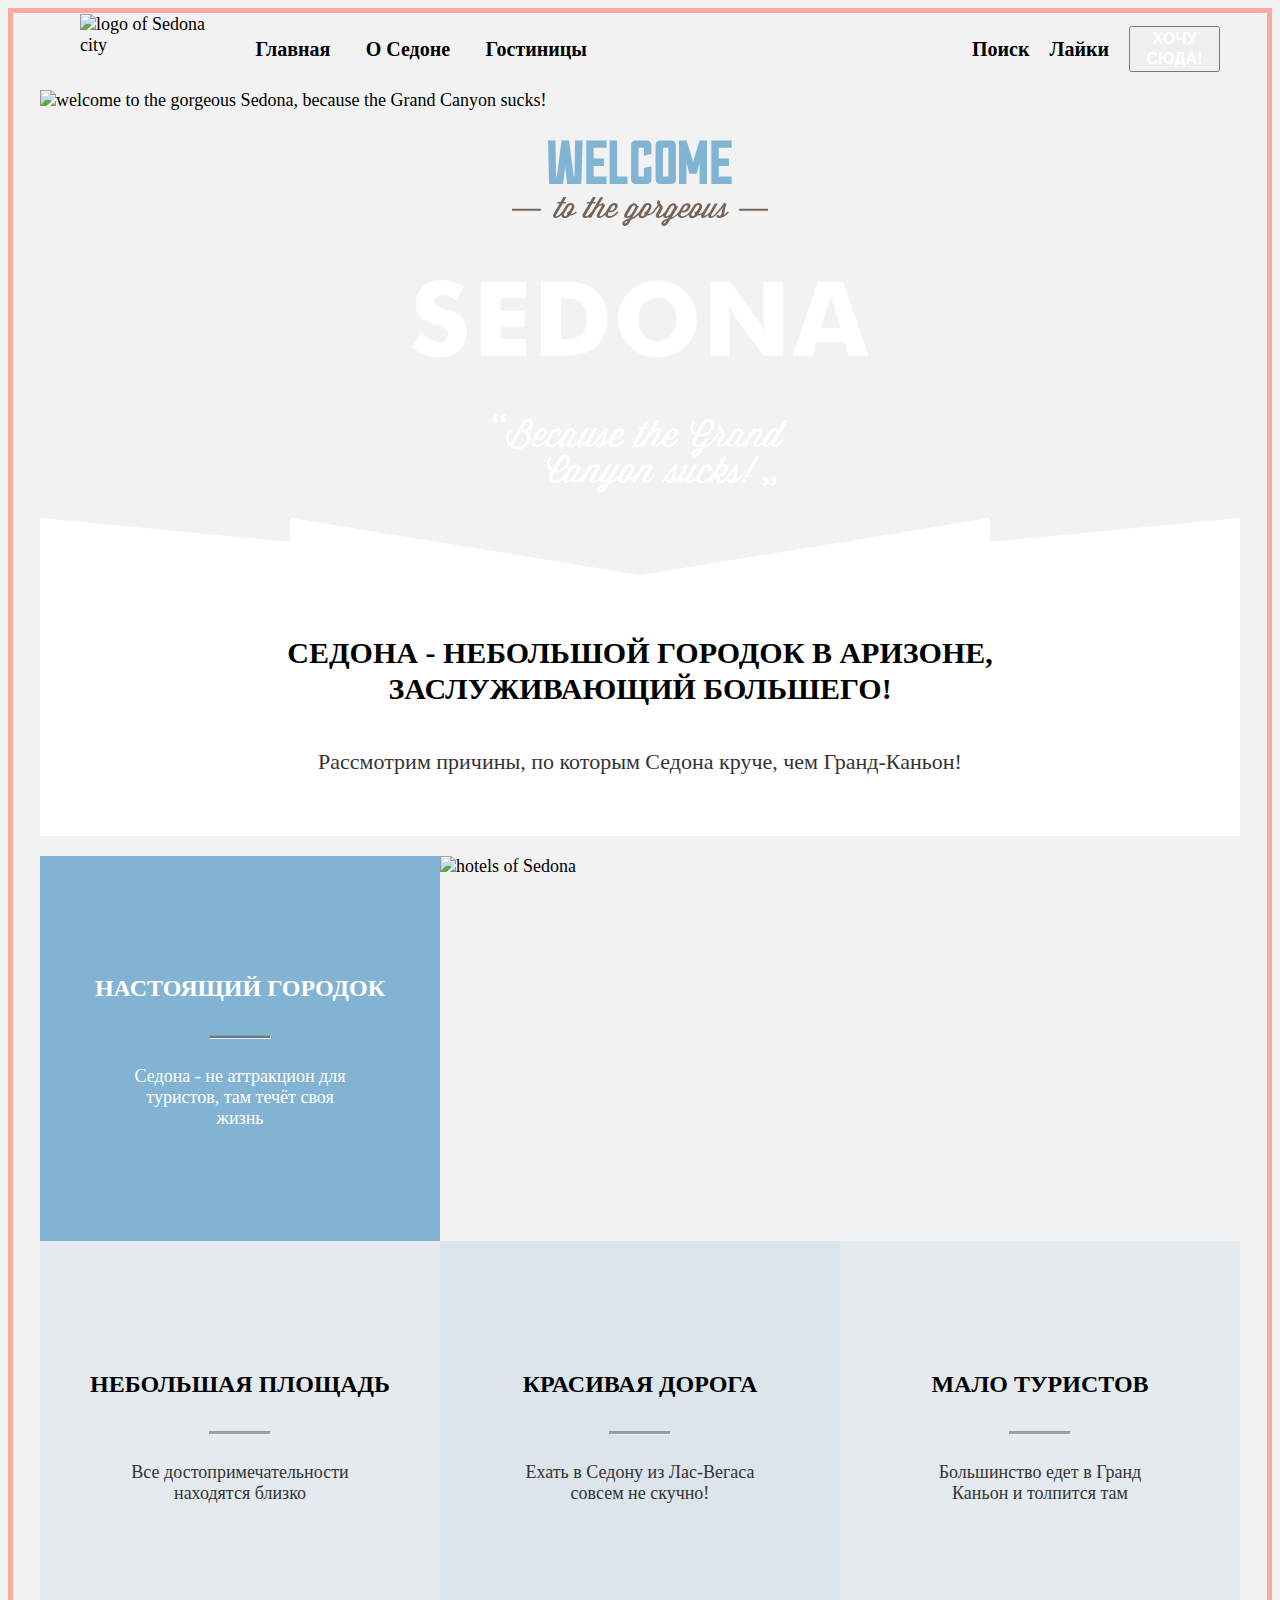
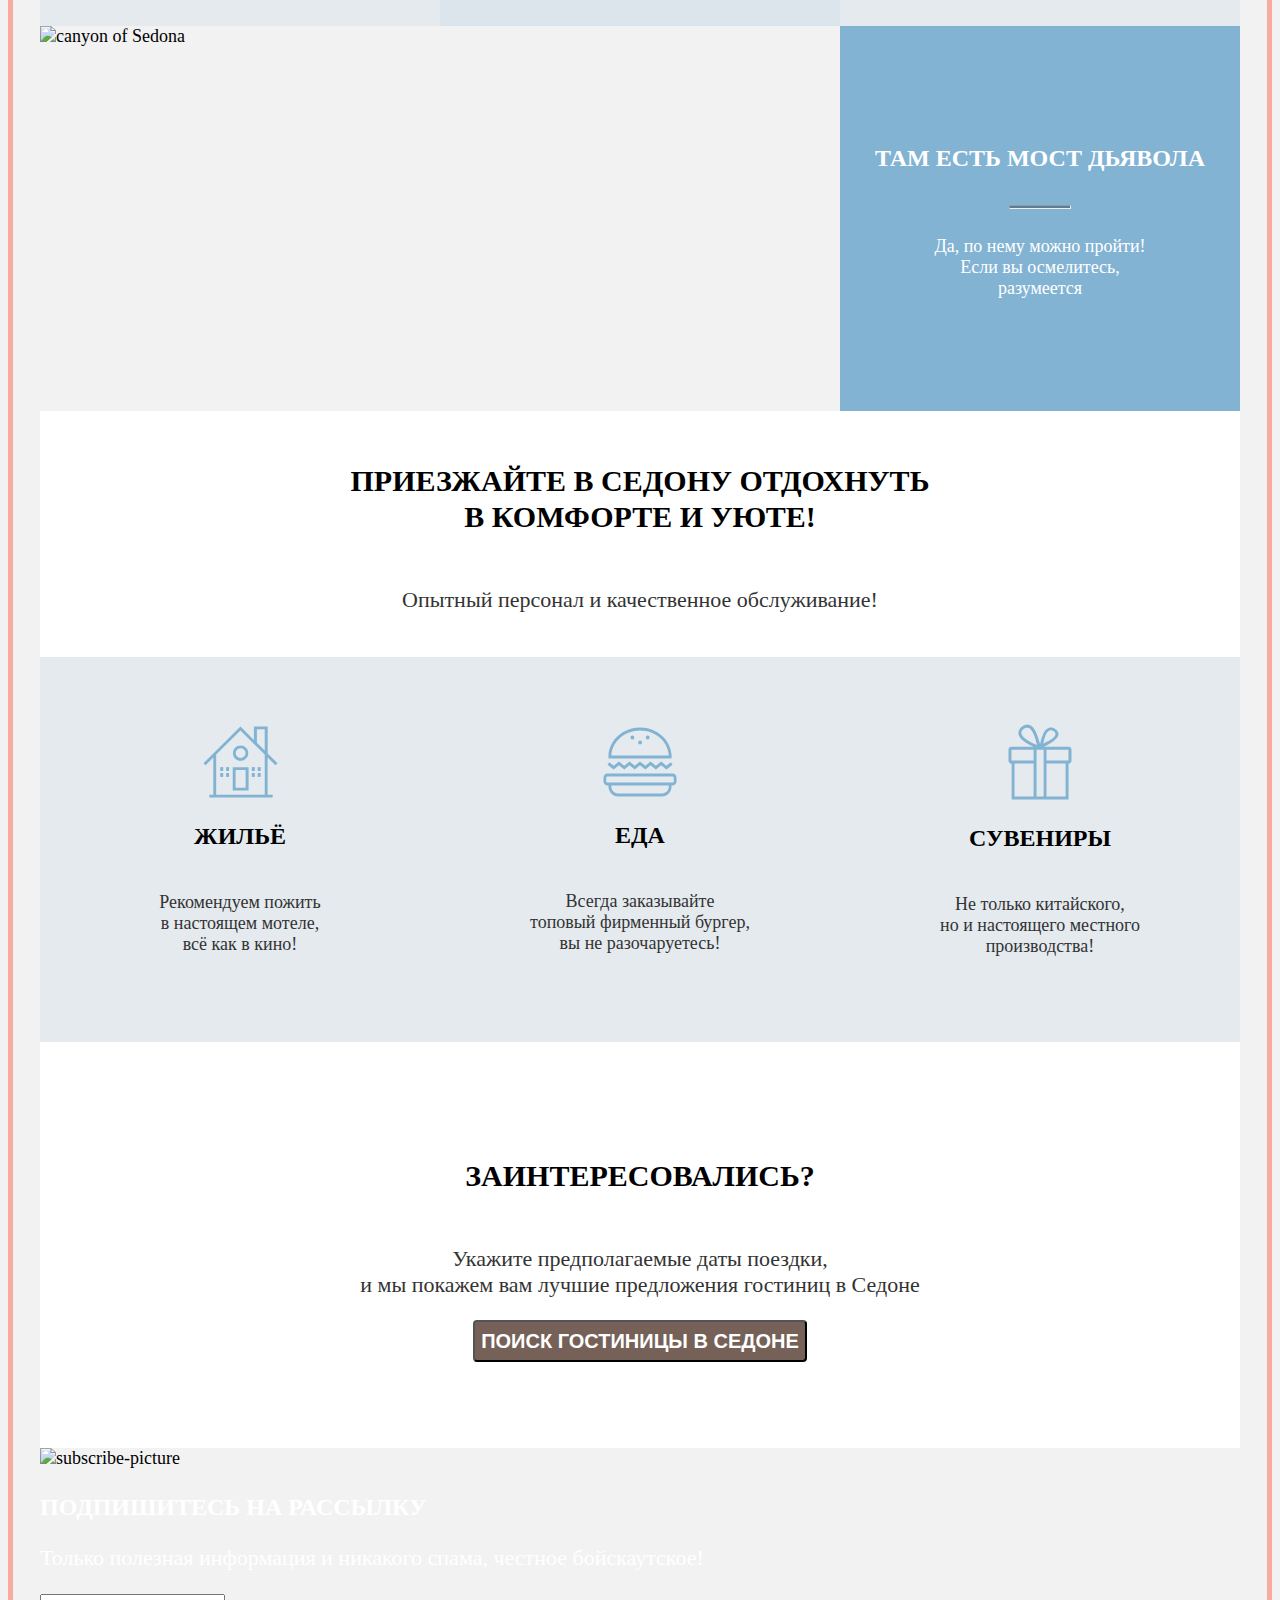
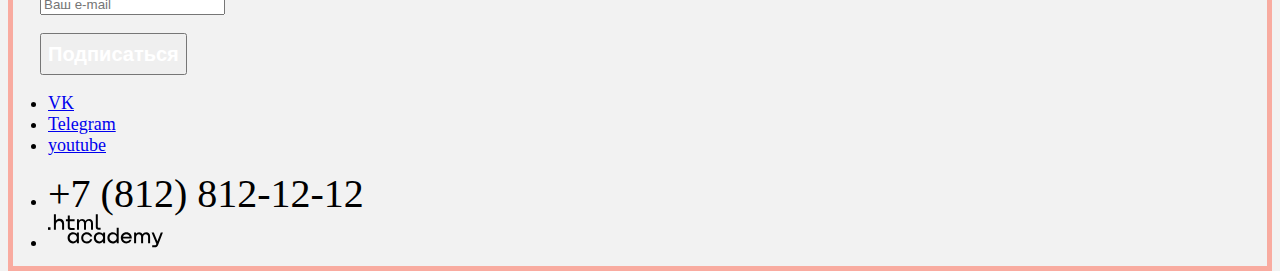
==== commit 53de874a: "добавляет картинки, иконки, текст 2-й страницы" ====
--- a/index.html
+++ b/index.html
@@ -59,71 +59,85 @@
               <h1 class="heading">
                 Седона - небольшой городок в Аризоне, <br> заслуживающий большего!
               </h1>
-              <p class="paragraph__black">Рассмотрим причины, по которым Седона круче, чем Гранд-Каньон!</p>
+              <p class="paragraph-black">Рассмотрим причины, по которым Седона круче, чем Гранд-Каньон!</p>
             </div>
           </section>
           <section class="cards-page">
-            <ul class="cards-page">
-              <li class="card">
-                <p class="headings__white">Настоящий городок</p>
-                <p class="text__white">Седона - не аттракцион для туристов, там течёт своя жизнь</p>
-              </li>
-                <img
-                  src="/images/hotels.png"
-                  width="800"
-                  height="385"
-                  alt="hotels of Sedona"
-                />
-              <li class="card">
-                <p class="headings">Небольшая площадь</p>
-                <p class="text__black">Все достопримечательности находятся близко</p>
-              </li>
-              <li class="card">
-                <p class="headings">Красивая дорога</p>
-                <p class="text__black">Ехать в Седону из Лас-Вегаса совсем не скучно!</p>
-              </li>
-              <li class="card">
-                <p class="headings">Мало туристов</p>
-                <p class="text__black">Большинство едет в Гранд Каньон и толпится там</p>
-              </li>
-                <img
+              <div class="card-plus-picture">
+                <div class="card">
+                  <p class="card-headings">Настоящий городок</p>
+                  <hr class="line">
+                  <p class="card-text">Седона - не аттракцион для <br> туристов, там течёт своя <br> жизнь</p>
+                </div>
+                  <img class="card-picture"
+                    src="/images/hotels.png"
+                    width="800"
+                    height="385"
+                    alt="hotels of Sedona"
+                  />
+              </div>
+              <div class="card-card-card">
+                <div class=" card card-block">
+                  <p class="headings">Небольшая площадь</p>
+                  <hr class="line">
+                  <p class="text-black">Все достопримечательности <br> находятся близко</p>
+                </div>
+                <div class="card card-block-middle">
+                  <p class="headings">Красивая дорога</p>
+                  <hr class="line">
+                  <p class="text-black">Ехать в Седону из Лас-Вегаса <br> совсем не скучно!</p>
+                </div>
+                <div class="card card-block">
+                  <p class="headings">Мало туристов</p>
+                  <hr class="line">
+                  <p class="text-black">Большинство едет в Гранд <br> Каньон и толпится там</p>
+                </div>
+              </div>
+                <div class="picture-card">
+                  <img class="card-picture"
                   src="/images/canyon.png"
                   width="800"
                   height="385"
                   alt="canyon of Sedona"/>
-              <li class="card">
-                <p class="headings__white">Там есть мост дьявола</p>
-                <p class="text__white">Да, по нему можно пройти! Если вы осмелитесь, разумеется</p>
-              </li>
-            </ul>
-          </section>
-
+              <div class="card">
+                <p class="card-headings">Там есть мост дьявола</p>
+                <hr class="line">
+                <p class="card-text">Да, по нему можно пройти! <br> Если вы осмелитесь, <br> разумеется</p>
+              </div>
+                </div>
+          </section>
           <section class="section-icons">
-            <p class="heading">Приезжайте в Седону отдохнуть в комфорте и уюте!</p>
-            <p class="paragraph__black">Опытный персонал и качественное обслуживание!</p>
-            <div class="card-icon">
-              <img src="images/house.svg" width="75" height="72" alt="house" />
-              <p class="headings">Жильё</p>
-              <p class="text__black">Рекомендуем пожить в настоящем мотеле, всё как в кино!</p>
-            </div>
-            <div class="card-icon">
-              <img src="images/food.svg" width="74" height="70" alt="food" />
-              <p class="headings">Еда</p>
-              <p class="text__black">
-                Всегда заказывайте топовый фирменный бургер, вы не разочаруетесь!
-              </p>
-            </div>
-            <div class="card-icon">
-              <img src="images/present.svg" width="64" height="76" alt="present" />
-              <p class="headings">Сувениры</p>
-              <p class="text__black">Не только китайского, но и настоящего местного производства!</p>
-            </div>
-            <p class="heading">Заинтересовались?</p>
-            <p class="paragraph__black">
-              Укажите предполагаемые даты поездки, и мы покажем вам лучшие
+            <div class="welcome-wrapper">
+              <p class="heading">Приезжайте в Седону отдохнуть <br> в комфорте и уюте!</p>
+            <p class="paragraph-black">Опытный персонал и качественное обслуживание!</p>
+            </div>
+            <div class="card-icon-wrapper">
+              <div class="card-icon">
+                <img src="images/house.svg" width="75" height="72" alt="house" />
+                <p class="headings">Жильё</p>
+                <p class="text-black">Рекомендуем пожить <br> в настоящем мотеле, <br> всё как в кино!</p>
+              </div>
+              <div class="card-icon">
+                <img src="images/food.svg" width="74" height="70" alt="food" />
+                <p class="headings">Еда</p>
+                <p class="text-black">
+                  Всегда заказывайте <br> топовый фирменный бургер, <br> вы не разочаруетесь!
+                </p>
+              </div>
+              <div class="card-icon">
+                <img src="images/present.svg" width="64" height="76" alt="present" />
+                <p class="headings">Сувениры</p>
+                <p class="text-black">Не только китайского, <br> но и настоящего местного <br> производства!</p>
+              </div>
+            </div>
+            <div class="search-hotel-wrapper">
+              <p class="heading">Заинтересовались?</p>
+            <p class="paragraph-black">
+              Укажите предполагаемые даты поездки, <br> и мы покажем вам лучшие
               предложения гостиниц в Седоне
             </p>
             <button class="button-card-icon">поиск гостиницы в Седоне</button>
+            </div>
           </section>
           <section class="subscribe">
             <img
@@ -132,8 +146,8 @@
               height="415"
               alt="subscribe-picture"
               class="subscribe-picture"/>
-            <p class="subscribe__heading">Подпишитесь на рассылку</p>
-            <p class="paragraph__white">
+            <p class="subscribe-heading">Подпишитесь на рассылку</p>
+            <p class="paragraph-white">
               Только полезная информация и никакого спама, честное бойскаутское!
             </p>
             <form class="subscribe-form" action="#" method="post">
@@ -146,14 +160,14 @@
                   placeholder="Ваш e-mail"/>
                 </label>
               </p>
-              <button class="subscribe__button" type="submit">Подписаться</button>
+              <button class="subscribe-button" type="submit">Подписаться</button>
             </form>
           </section>
         </div>
       </main>
       <footer class="footer">
         <div class="footer-social">
-          <ul class="footer-social__list">
+          <ul class="footer-social-list">
             <li class="footer-social-item">
               <a href="#" class="button">
                 <span class="visually-hidden">VK</span>
@@ -173,7 +187,7 @@
         </div>
           <ul class="footer-connection">
             <li>
-              <a class="footer__phone" href="tel:7812812121">+7 (812) 812-12-12</a>
+              <a class="footer-phone" href="tel:7812812121">+7 (812) 812-12-12</a>
             </li>
             <li>
               <a href="#">
--- a/styles/styles.css
+++ b/styles/styles.css
@@ -124,17 +124,94 @@
   text-align: center;
   margin-bottom: 20px;
 }
-.paragraph__black {
+.card {
+  width: 400px;
+  height: 385px;
+  background-color: #82B3D3;
+  display: flex;
+  flex-direction: column;
+  justify-content: center;
+  align-items: center;
+  text-align: center;
+}
+.card-block {
+  background: rgba(131, 179, 211, 0.12);
+}
+.card-block-middle {
+  background: rgba(131, 179, 211, 0.2);
+}
+/* .cards-page {
+  display: grid;
+  grid-template-columns: 3;
+  grid-template-rows: 3;
+  width: 1200px;
+  height: 1185px;
+} */
+.card-plus-picture {
+  display: flex;
+  flex-direction: row;
+}
+.card-card-card {
+  display: flex;
+  flex-direction: row;
+}
+.picture-card {
+  display: flex;
+  flex-direction: row;
+}
+.welcome-wrapper {
+  width: 1200px;
+  height: 246px;
+  display: flex;
+  flex-direction: column;
+  justify-content: center;
+  align-items: center;
+  text-align: center;
+  background-color: #ffffff;
+}
+.line {
+  width: 60px;
+  height: 2px;
+  background-color: rgba(0, 0, 0, 0.3);
+}
+.card-icon {
+  width: 400px;
+  height: 385px;
+  display: flex;
+  flex-direction: column;
+  justify-content: center;
+  align-items: center;
+  text-align: center;
+  background-color: rgba(131, 179, 211, 0.12);
+}
+.card-icon-wrapper {
+  display: flex;
+  flex-direction: row;
+}
+.search-hotel-wrapper {
+  width: 1200px;
+  height: 406px;
+  display: flex;
+  flex-direction: column;
+  justify-content: center;
+  align-items: center;
+  text-align: center;
+  background-color: #ffffff;
+}
+.button-card-icon {
+  background-color: #756157;
+  border-radius: 4px;
+}
+.paragraph-black {
   font-size: 22px;
   line-height: 26px;
   color: #333333;
 }
-.paragraph__white {
+.paragraph-white {
   font-size: 22px;
   line-height: 26px;
   color: #ffffff;
 }
-
 .heading {
   font-weight: 700;
   font-size: 30px;
@@ -147,17 +224,17 @@
   line-height: 28px;
   text-transform: uppercase;
 }
-.headings__white {
+.card-headings {
   font-weight: 700;
   font-size: 24px;
   line-height: 28px;
   text-transform: uppercase;
   color: #ffffff;
 }
-.text__white {
-  color: #ffffff;
-}
-.text__black {
+.card-text {
+  color: #ffffff;
+}
+.text-black {
   color: #333333;
 }
 .button-card-icon {
@@ -167,20 +244,20 @@
   text-transform: uppercase;
   color: #ffffff;
 }
-.subscribe__button {
+.subscribe-button {
   font-weight: 700;
   font-size: 20px;
   line-height: 36px;
   color: #ffffff;
 }
-.subscribe__heading {
+.subscribe-heading {
   font-weight: 700;
   font-size: 24px;
   line-height: 28px;
   text-transform: uppercase;
   color: #ffffff;
 }
-.footer__phone {
+.footer-phone {
   font-size: 40px;
   line-height: 40px;
   text-decoration: none;
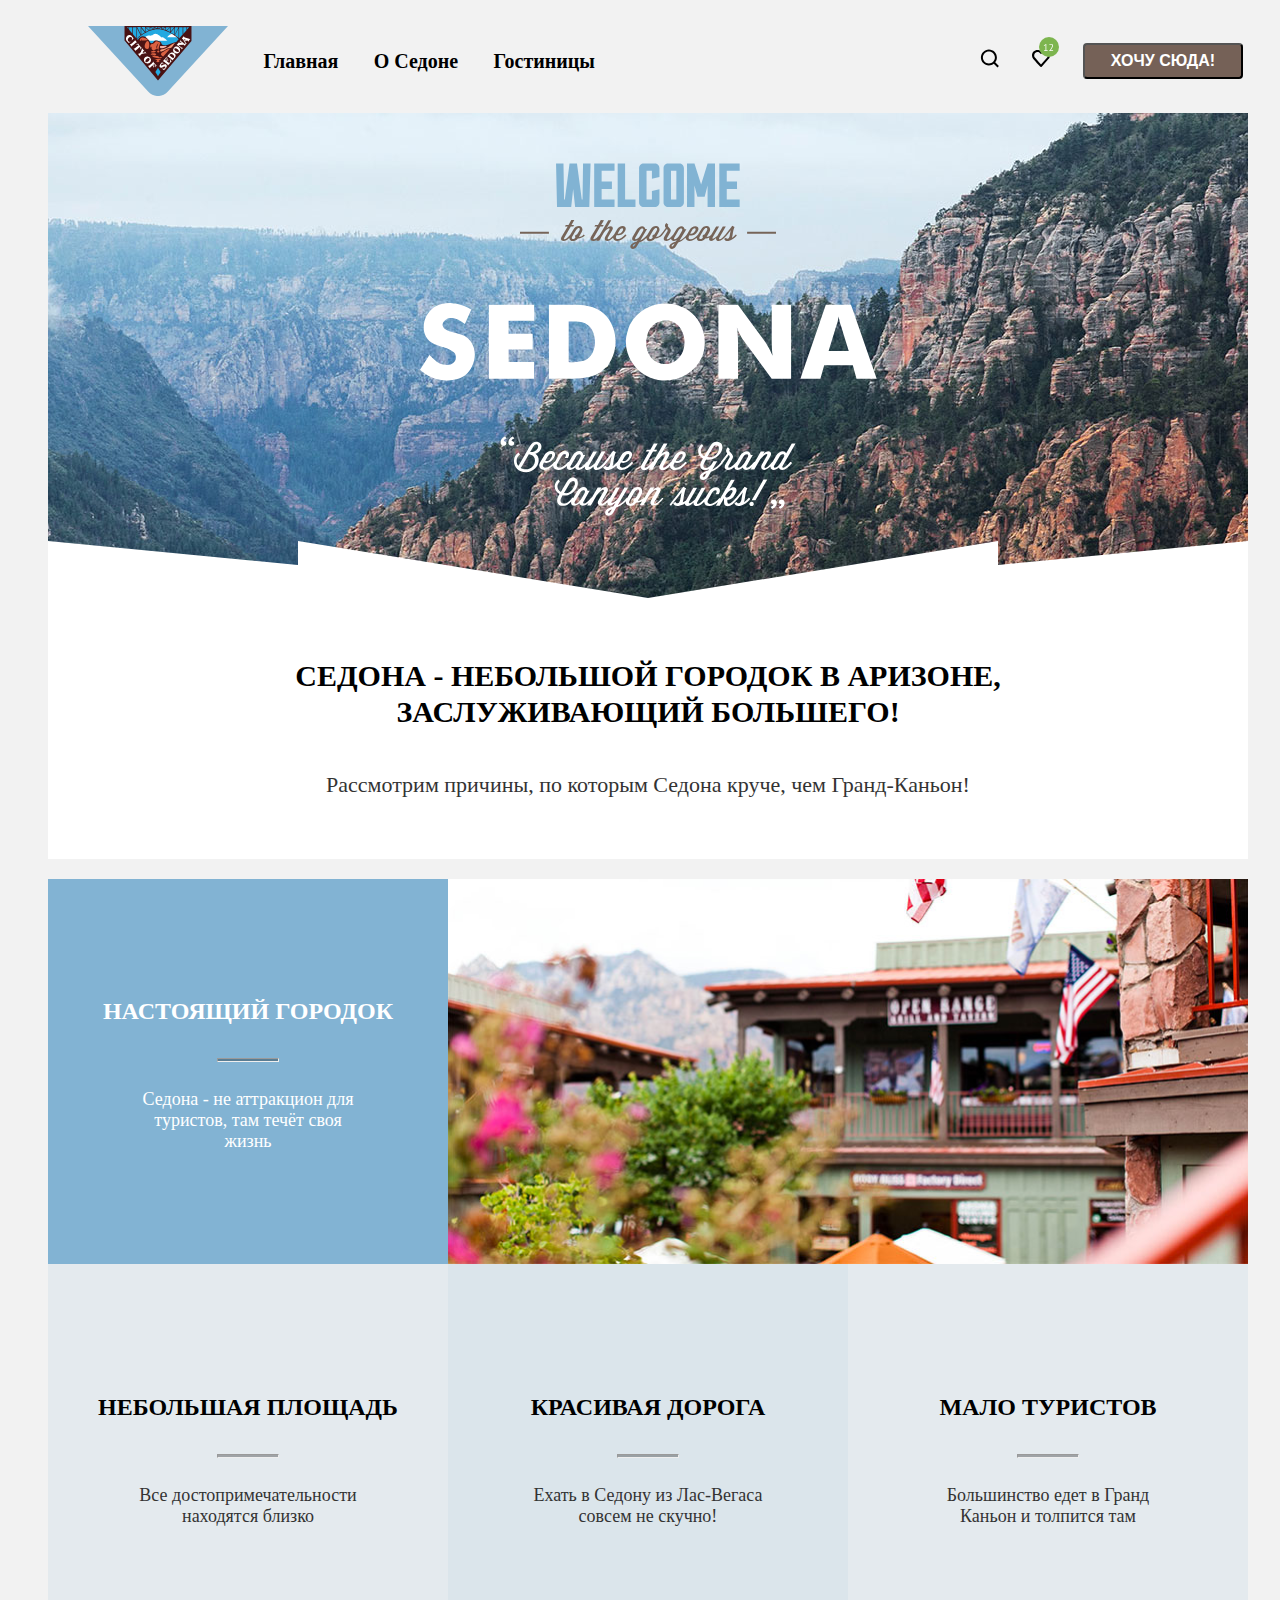
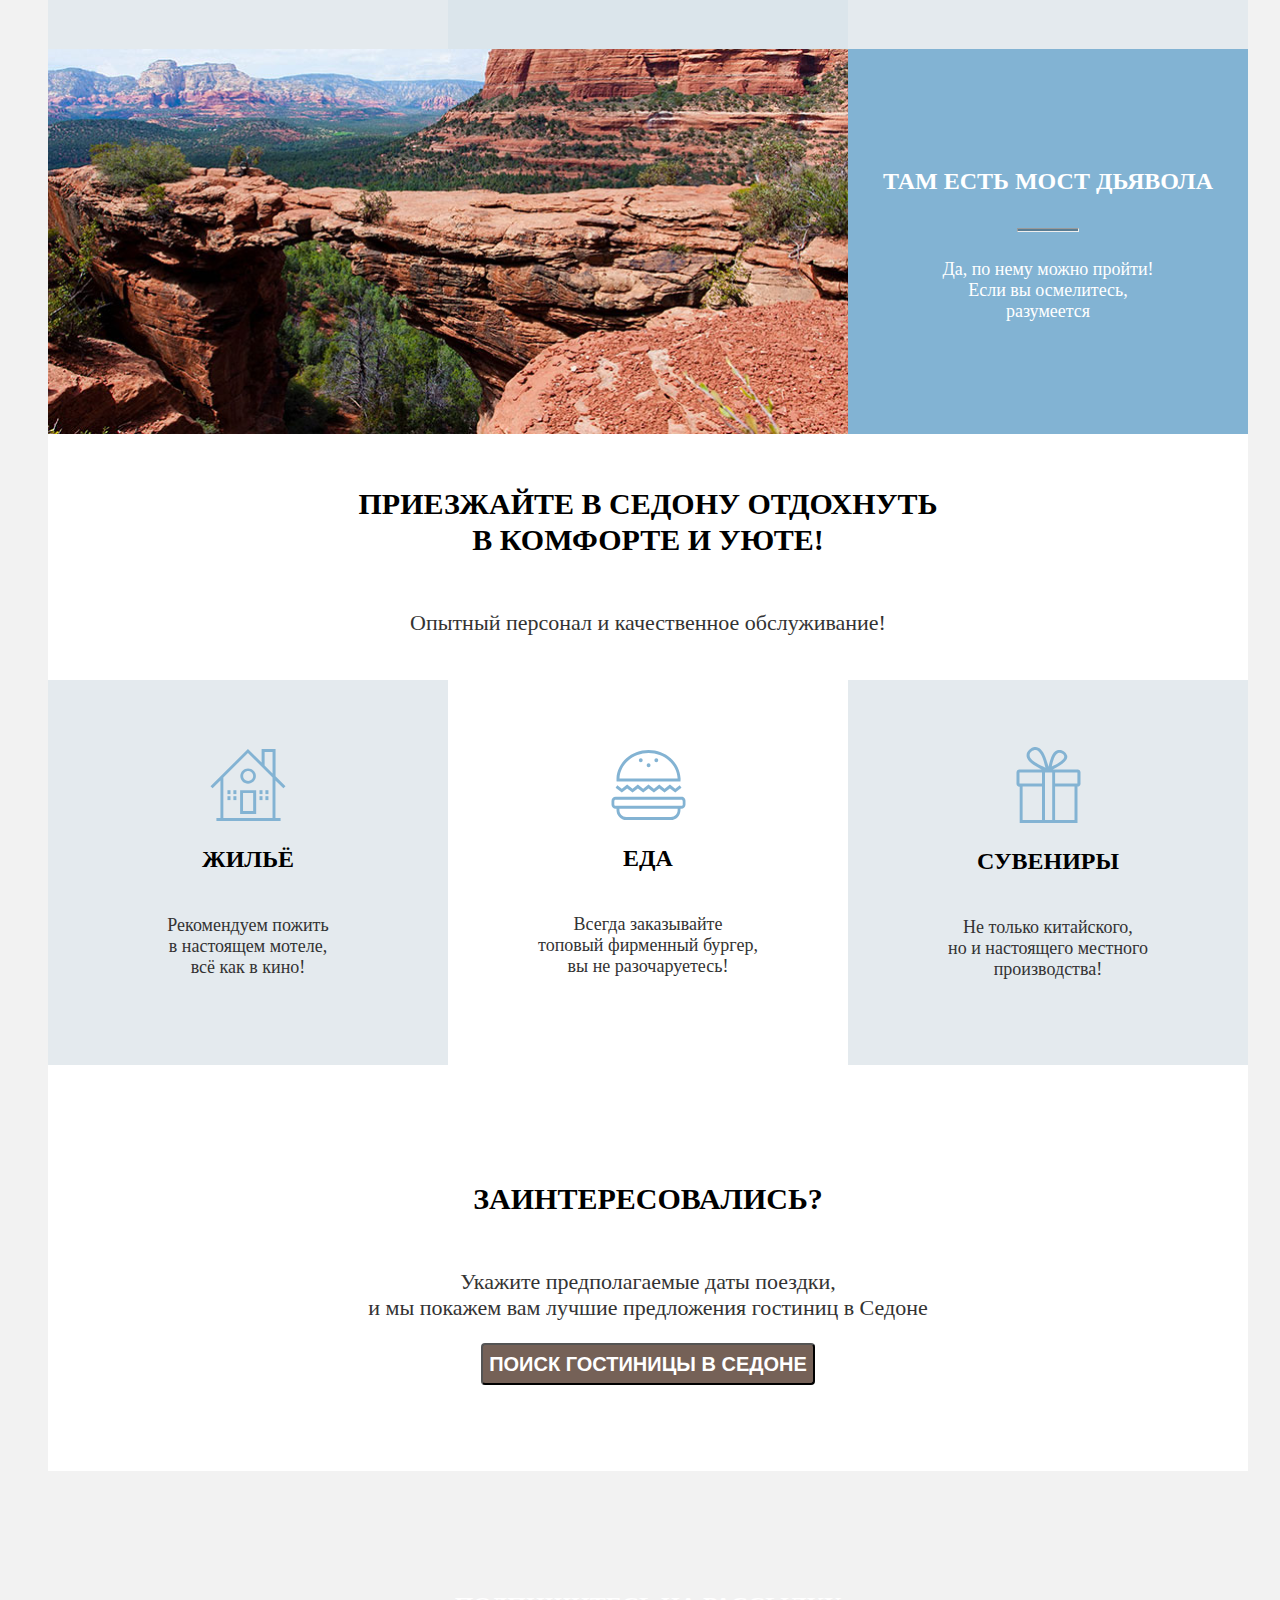
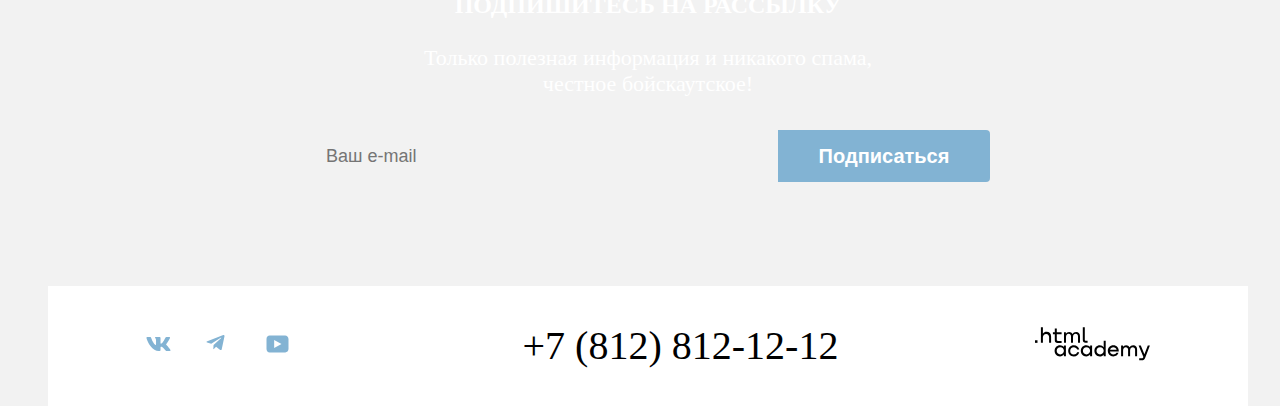
==== commit 8a6c9830: "Merge 8e1f9cbd2fd87f3e1981bb569c4e1f86f6037d39 into a48a909ddde66597ff8359fb7ccd582f43152387" ====
--- a/index.html
+++ b/index.html
@@ -1,202 +1,256 @@
 <!DOCTYPE html>
 <html lang="ru">
-  <head>
-    <meta charset="utf-8" />
-    <title>HTML Academy: Седона</title>
-    <link rel="stylesheet" href="styles/styles.css" />
-  </head>
-  <body>
-    <div class="site-container">
-      <header class="page-header">
-        <nav class="navigation">
-          <ul class="navigation-list">
-            <img src="images/logo.svg" width="140" height="70" alt="logo of Sedona city" class="navigation-logo"/>
-            <li class="navigation-item">
-              <a class="navigation-link" href="main.html">Главная</a>
+
+<head>
+  <meta charset="utf-8" />
+  <title>HTML Academy: Седона</title>
+  <link rel="stylesheet" href="styles/styles.css" />
+</head>
+
+<body>
+  <div class="site-container">
+    <header class="page-header">
+      <nav class="navigation">
+        <ul class="navigation-list">
+          <img src="images/logo.svg" width="140" height="70" alt="logo of Sedona city" class="navigation-logo" />
+          <li class="navigation-item">
+            <a class="navigation-link" href="main.html">Главная</a>
+          </li>
+          <li class="navigation-item">
+            <a class="navigation-link" href="about.html">О Седоне</a>
+          </li>
+          <li class="navigation-item">
+            <a class="navigation-link" href="hotels.html">Гостиницы</a>
+          </li>
+        </ul>
+        <ul class="navigation-user">
+          <li class="navigation-item-user">
+            <a class="navigation-link" href="#">
+              <svg aria-hidden="true" focusable="false" width="19" height="19" viewBox="0 0 19 19" fill="none"
+              xmlns="http://www.w3.org/2000/svg">
+              <path
+              d="M18.8928 17.0083L15.1928 13.3287C16.1928 12.0359 16.8928 10.3453 16.8928 8.4558C16.8928 4.08011 13.2928 0.5 8.89282 0.5C4.49282 0.5 0.892822 4.17956 0.892822 8.55525C0.892822 12.9309 4.49282 16.511 8.89282 16.511C10.6928 16.511 12.3928 15.9144 13.7928 14.8204L17.4928 18.5L18.8928 17.0083ZM8.89282 14.5221C5.59282 14.5221 2.89282 11.837 2.89282 8.55525C2.89282 5.27348 5.59282 2.5884 8.89282 2.5884C12.1928 2.5884 14.8928 5.27348 14.8928 8.55525C14.8928 11.837 12.1928 14.5221 8.89282 14.5221Z"
+              fill="black" />
+            </svg>
+            <span class="visually-hidden">Поиск</span>
+          </a>
+        </li>
+        <li class="navigation-item-user">
+          <a class="navigation-link" href="#">
+            <svg aria-hidden="true" focusable="false" width="44" height="64" viewBox="0 0 44 64" fill="none"
+            xmlns="http://www.w3.org/2000/svg">
+            <path
+            d="M21.9 41C21.6 41 21.3 40.9 21.1 40.6C15.7 34.5 14.4 33.1 14.1 32.7C13.4 31.8 13 30.6 13 29.4C13 26.4 15.4 24 18.5 24C19.8 24 21 24.5 22 25.3C23 24.5 24.3 24 25.5 24C28.5 24 31 26.4 31 29.4C31 30.7 30.5 31.9 29.7 32.8L22.7 40.7C22.5 40.9 22.3 41 21.9 41ZM15.9 31.5C16.2 31.9 19.4 35.5 22 38.4L28.2 31.4C28.7 30.9 28.9 30.2 28.9 29.4C28.9 27.6 27.4 26.1 25.6 26.1C24.6 26.1 23.6 26.6 22.9 27.4C22.6 27.7 22.3 27.8 22 27.8C21.7 27.8 21.4 27.6 21.2 27.4C20.5 26.6 19.5 26.1 18.5 26.1C16.7 26.1 15.2 27.6 15.2 29.4C15.1 30.3 15.5 31 15.9 31.5C15.8 31.5 15.8 31.5 15.9 31.5Z"
+            fill="black" />
+            <rect x="20" y="11" width="20" height="20" rx="10" fill="#7DB54F" />
+            <path
+            d="M25.1308 24.26H26.5308V19.42L26.6308 18.83L26.2308 19.3L25.1308 20.09L24.7508 19.58L26.9508 17.88H27.3108V24.26H28.6808V25H25.1308V24.26ZM33.96 19.59C33.96 19.9433 33.8933 20.3067 33.76 20.68C33.6333 21.0467 33.4633 21.4167 33.25 21.79C33.0433 22.1633 32.81 22.53 32.55 22.89C32.29 23.2433 32.03 23.58 31.77 23.9L31.28 24.33V24.37L31.92 24.26H34.1V25H30.12V24.71C30.2667 24.5567 30.4433 24.3667 30.65 24.14C30.8567 23.9133 31.07 23.6633 31.29 23.39C31.5167 23.11 31.7367 22.8167 31.95 22.51C32.17 22.1967 32.3667 21.88 32.54 21.56C32.72 21.24 32.8633 20.9233 32.97 20.61C33.0767 20.2967 33.13 20 33.13 19.72C33.13 19.3933 33.0367 19.1233 32.85 18.91C32.6633 18.69 32.38 18.58 32 18.58C31.7467 18.58 31.5 18.6333 31.26 18.74C31.02 18.84 30.8133 18.9567 30.64 19.09L30.31 18.52C30.5433 18.32 30.82 18.1633 31.14 18.05C31.46 17.9367 31.8033 17.88 32.17 17.88C32.4567 17.88 32.71 17.9233 32.93 18.01C33.15 18.09 33.3367 18.2067 33.49 18.36C33.6433 18.5133 33.76 18.6967 33.84 18.91C33.92 19.1167 33.96 19.3433 33.96 19.59Z"
+            fill="white" />
+          </svg>
+
+          <span class="visually-hidden">Лайки</span>
+        </a>
+      </li>
+      <li class="navigation-item-user">
+        <button class="button navigation-button">Хочу сюда!</button>
+      </li>
+    </ul>
+  </nav>
+</header>
+<main class="main-index">
+  <div class="page-container">
+    <section class="main-page">
+      <div class="main-picture">
+        <div class="mountains"></div>
+        <ul class="inscription">
+          <li><img class="welcome" src="images/welcome.svg" width="188" height="45" alt="welcome" /></li>
+          <li><img class="gorgeous" src="/images/to-the-gorgeous.svg" width="256" height="29"
+            alt="to the gorgeous" /></li>
+            <li><img class="inscription-sedona" src="/images/sedona.svg" width="457" height="213" alt="Sedona" />
             </li>
-            <li class="navigation-item">
-              <a class="navigation-link" href="about.html">О Седоне</a>
-            </li>
-            <li class="navigation-item">
-              <a class="navigation-link" href="hotels.html">Гостиницы</a>
-            </li>
+            <li><img class="divider" src="images/divider.svg" width="1200" height="57" alt="divider"></li>
           </ul>
-          <ul class="navigation-user">
-            <li class="navigation-item-user">
-              <a class="navigation-link" href="#">
-                <span class="visually-hidden">Поиск</span>
-              </a>
-            </li>
-            <li class="navigation-item-user">
-              <a class="navigation-link" href="#">
-                <span class="visually-hidden">Лайки</span>
-              </a>
-            </li>
-            <li class="navigation-item-user">
-              <button class="navigation-button">Хочу сюда!</button>
-            </li>
-          </ul>
-        </nav>
-      </header>
-      <main class="main-index">
-        <div class="page-container">
-          <section class="main-page">
-            <div class="main-picture">
-              <img
-              src="/images/index-background.png"
-              width="1200"
-              height="485"
-              alt="welcome to the gorgeous Sedona, because the Grand Canyon sucks!"
-              class="mountains"/>
-            <div class="inscription">
-              <img class="welcome" src="images/welcome.svg" width="188" height="45" alt="welcome" />
-              <img class="gorgeous" src="/images/to-the-gorgeous.svg" width="256" height="29" alt="to the gorgeous" />
-              <img class="inscription-sedona" src="/images/sedona.svg" width="457" height="213" alt="Sedona" />
-              <img class="divider" src="images/divider.svg" width="1200" height="57" alt="divider">
-            </div>
-            </div>
-            <div class="text-wrapper">
-              <h1 class="heading">
-                Седона - небольшой городок в Аризоне, <br> заслуживающий большего!
-              </h1>
-              <p class="paragraph-black">Рассмотрим причины, по которым Седона круче, чем Гранд-Каньон!</p>
-            </div>
-          </section>
-          <section class="cards-page">
-              <div class="card-plus-picture">
-                <div class="card">
-                  <p class="card-headings">Настоящий городок</p>
-                  <hr class="line">
-                  <p class="card-text">Седона - не аттракцион для <br> туристов, там течёт своя <br> жизнь</p>
-                </div>
-                  <img class="card-picture"
-                    src="/images/hotels.png"
-                    width="800"
-                    height="385"
-                    alt="hotels of Sedona"
-                  />
-              </div>
-              <div class="card-card-card">
-                <div class=" card card-block">
-                  <p class="headings">Небольшая площадь</p>
-                  <hr class="line">
-                  <p class="text-black">Все достопримечательности <br> находятся близко</p>
-                </div>
-                <div class="card card-block-middle">
-                  <p class="headings">Красивая дорога</p>
-                  <hr class="line">
-                  <p class="text-black">Ехать в Седону из Лас-Вегаса <br> совсем не скучно!</p>
-                </div>
-                <div class="card card-block">
-                  <p class="headings">Мало туристов</p>
-                  <hr class="line">
-                  <p class="text-black">Большинство едет в Гранд <br> Каньон и толпится там</p>
-                </div>
-              </div>
-                <div class="picture-card">
-                  <img class="card-picture"
-                  src="/images/canyon.png"
-                  width="800"
-                  height="385"
-                  alt="canyon of Sedona"/>
-              <div class="card">
-                <p class="card-headings">Там есть мост дьявола</p>
-                <hr class="line">
-                <p class="card-text">Да, по нему можно пройти! <br> Если вы осмелитесь, <br> разумеется</p>
-              </div>
-                </div>
-          </section>
-          <section class="section-icons">
-            <div class="welcome-wrapper">
-              <p class="heading">Приезжайте в Седону отдохнуть <br> в комфорте и уюте!</p>
-            <p class="paragraph-black">Опытный персонал и качественное обслуживание!</p>
-            </div>
-            <div class="card-icon-wrapper">
-              <div class="card-icon">
-                <img src="images/house.svg" width="75" height="72" alt="house" />
-                <p class="headings">Жильё</p>
-                <p class="text-black">Рекомендуем пожить <br> в настоящем мотеле, <br> всё как в кино!</p>
-              </div>
-              <div class="card-icon">
-                <img src="images/food.svg" width="74" height="70" alt="food" />
-                <p class="headings">Еда</p>
-                <p class="text-black">
-                  Всегда заказывайте <br> топовый фирменный бургер, <br> вы не разочаруетесь!
-                </p>
-              </div>
-              <div class="card-icon">
-                <img src="images/present.svg" width="64" height="76" alt="present" />
-                <p class="headings">Сувениры</p>
-                <p class="text-black">Не только китайского, <br> но и настоящего местного <br> производства!</p>
-              </div>
-            </div>
-            <div class="search-hotel-wrapper">
-              <p class="heading">Заинтересовались?</p>
-            <p class="paragraph-black">
-              Укажите предполагаемые даты поездки, <br> и мы покажем вам лучшие
-              предложения гостиниц в Седоне
-            </p>
-            <button class="button-card-icon">поиск гостиницы в Седоне</button>
-            </div>
-          </section>
-          <section class="subscribe">
-            <img
-              src="/images/background_canyon.png"
-              width="1200"
-              height="415"
-              alt="subscribe-picture"
-              class="subscribe-picture"/>
-            <p class="subscribe-heading">Подпишитесь на рассылку</p>
-            <p class="paragraph-white">
-              Только полезная информация и никакого спама, честное бойскаутское!
-            </p>
-            <form class="subscribe-form" action="#" method="post">
-              <p>
-                <label class="form-label" for="subscribe-email">
-                <input
-                  type="text"
-                  name="subscribe-email"
-                  id="subscribe-email"
-                  placeholder="Ваш e-mail"/>
-                </label>
-              </p>
-              <button class="subscribe-button" type="submit">Подписаться</button>
-            </form>
-          </section>
-        </div>
-      </main>
-      <footer class="footer">
-        <div class="footer-social">
-          <ul class="footer-social-list">
-            <li class="footer-social-item">
-              <a href="#" class="button">
-                <span class="visually-hidden">VK</span>
-              </a>
-            </li>
-            <li class="footer-social-item">
-              <a href="#" class="button">
-                <span class="visually-hidden">Telegram</span>
-              </a>
-            </li>
-            <li class="footer-social-item">
-              <a href="#" class="button">
-                <span class="visually-hidden">youtube</span>
-              </a>
-            </li>
-          </ul>
-        </div>
-          <ul class="footer-connection">
-            <li>
-              <a class="footer-phone" href="tel:7812812121">+7 (812) 812-12-12</a>
-            </li>
-            <li>
-              <a href="#">
-                <img src="images/html- academy.svg" alt="logo_htmlacademy." />
-              </a>
-            </li>
-          </ul>
-      </footer>
+        </div>
+        <div class="text-wrapper">
+          <h1 class="main-banner">
+            Седона - небольшой городок в Аризоне, <br> заслуживающий большего!
+          </h1>
+          <p class="paragraph-word">Рассмотрим причины, по которым Седона круче, чем Гранд-Каньон!</p>
+        </div>
+      </section>
+      <section class="cards-page">
+        <div class="card-plus-picture">
+          <div class="card">
+            <p class="card-banner">Настоящий городок</p>
+            <hr class="line">
+            <p class="card-text">Седона - не аттракцион для <br> туристов, там течёт своя <br> жизнь</p>
+          </div>
+          <div class="hotels"></div>
+        </div>
+        <div class="card-card-card">
+          <div class=" card card-block">
+            <p class="banner">Небольшая площадь</p>
+            <hr class="line">
+            <p class="text-word">Все достопримечательности <br> находятся близко</p>
+          </div>
+          <div class="card card-block-middle">
+            <p class="banner">Красивая дорога</p>
+            <hr class="line">
+            <p class="text-word">Ехать в Седону из Лас-Вегаса <br> совсем не скучно!</p>
+          </div>
+          <div class="card card-block">
+            <p class="banner">Мало туристов</p>
+            <hr class="line">
+            <p class="text-word">Большинство едет в Гранд <br> Каньон и толпится там</p>
+          </div>
+        </div>
+        <div class="picture-card">
+          <div class="canyon"></div>
+          <div class="card">
+            <p class="card-banner">Там есть мост дьявола</p>
+            <hr class="line">
+            <p class="card-text">Да, по нему можно пройти! <br> Если вы осмелитесь, <br> разумеется</p>
+          </div>
+        </div>
+      </section>
+      <section class="section-icons">
+        <div class="welcome-wrapper">
+          <p class="main-banner">Приезжайте в Седону отдохнуть <br> в комфорте и уюте!</p>
+          <p class="paragraph-word">Опытный персонал и качественное обслуживание!</p>
+        </div>
+        <div class="card-icon-wrapper">
+          <div class="card-icon">
+            <svg aria-hidden="true" focusable="false" width="76" height="72" viewBox="0 0 76 72" fill="none"
+            xmlns="http://www.w3.org/2000/svg">
+            <path d="M30.1185 65H46.1827V41.2H30.1185V65ZM33.0301 44.1H43.1707V62.1H33.0301V44.1Z"
+            fill="#83B3D3" />
+            <path
+            d="M73.3916 39.3L75.5 37.2L65.5602 27.3V0H51.6044V13.6L37.9498 0L0.5 37.2L2.60843 39.3L10.4398 31.5V69.1H6.42369V72H70.5803V69.1H65.4598V31.5L73.3916 39.3ZM62.5482 69.1H13.3514V28.5L37.9498 4.1L62.5482 28.5V69.1ZM62.5482 24.4L54.6165 16.5V2.9H62.5482V24.4Z"
+            fill="#83B3D3" />
+            <path
+            d="M30.3193 27.1C30.3193 31.4 33.8333 34.8 38.0502 34.8C42.3675 34.8 45.8815 31.3 45.8815 27.1C45.8815 22.8 42.3675 19.4 38.0502 19.4C33.8333 19.4 30.3193 22.8 30.3193 27.1ZM38.1506 22.1C40.8614 22.1 43.1707 24.3 43.1707 27C43.1707 29.7 40.9618 31.9 38.1506 31.9C35.4398 31.9 33.1305 29.7 33.1305 27C33.1305 24.3 35.3394 22.1 38.1506 22.1Z"
+            fill="#83B3D3" />
+            <path d="M20.4799 41.2H17.4679V45.1H20.4799V41.2Z" fill="#83B3D3" />
+            <path d="M26.4036 41.2H23.3916V45.1H26.4036V41.2Z" fill="#83B3D3" />
+            <path d="M20.4799 47.2H17.4679V51.1H20.4799V47.2Z" fill="#83B3D3" />
+            <path d="M26.4036 47.2H23.3916V51.1H26.4036V47.2Z" fill="#83B3D3" />
+            <path d="M52.508 41.2H49.496V45.1H52.508V41.2Z" fill="#83B3D3" />
+            <path d="M58.4317 41.2H55.4197V45.1H58.4317V41.2Z" fill="#83B3D3" />
+            <path d="M52.508 47.2H49.496V51.1H52.508V47.2Z" fill="#83B3D3" />
+            <path d="M58.4317 47.2H55.4197V51.1H58.4317V47.2Z" fill="#83B3D3" />
+          </svg>
+          <p class="banner">Жильё</p>
+          <p class="text-word">Рекомендуем пожить <br> в настоящем мотеле, <br> всё как в кино!</p>
+        </div>
+        <div class="card-icon card-icon-food">
+          <svg aria-hidden="true" focusable="false" width="75" height="70" viewBox="0 0 75 70" fill="none"
+          xmlns="http://www.w3.org/2000/svg">
+          <path
+          d="M70.5757 46.7H4.6103C2.30452 46.7 0.5 48.6 0.5 51V54.5C0.5 56.9 2.40477 58.8 4.6103 58.8H5.51257V59.9C5.51257 65.4 9.82337 70 15.1367 70H59.8488C65.1621 70 69.4729 65.5 69.4729 59.9V58.8H70.3752C72.681 58.8 74.4855 56.9 74.4855 54.5V51C74.686 48.7 72.7812 46.7 70.5757 46.7ZM66.6659 59.9C66.6659 63.8 63.6583 66.9 59.949 66.9H15.1367C11.4274 66.9 8.41985 63.7 8.41985 59.9V58.8H66.6659V59.9ZM71.7787 54.5C71.7787 55.2 71.1772 55.8 70.5757 55.8H4.51005C3.80829 55.8 3.30704 55.2 3.30704 54.5V51C3.30704 50.3 3.90855 49.7 4.51005 49.7H70.4754C71.1772 49.7 71.6784 50.3 71.6784 51C71.7787 51 71.7787 54.5 71.7787 54.5Z"
+          fill="#83B3D3" />
+          <path
+          d="M16.1392 38.4L21.5528 42.5L26.8661 38.4L32.1794 42.5L37.4927 38.4L42.9063 42.5L48.2196 38.4L53.5329 42.5L58.9465 38.4L64.2598 42.5L70.4754 37.8L68.7711 35.3L64.2598 38.7L58.9465 34.6L53.5329 38.7L48.2196 34.6L42.9063 38.7L37.4927 34.6L32.1794 38.7L26.8661 34.6L21.5528 38.7L16.1392 34.6L10.8259 38.7L6.31458 35.3L4.6103 37.8L10.8259 42.5L16.1392 38.4Z"
+          fill="#83B3D3" />
+          <path
+          d="M8.52011 31.5H69.4729C69.4729 30.9 69.5732 30.3 69.5732 29.6C69.5732 29.2 69.5732 28.8 69.5732 28.4C68.8714 12.7 54.8362 0 37.593 0C20.2495 0 6.21432 12.7 5.51257 28.5C5.51257 28.9 5.51257 29.3 5.51257 29.7C5.51257 30.3 5.50815 30.9 5.6084 31.5H8.52011ZM37.593 3C53.2322 3 66.0644 14.3 66.6659 28.5H8.52011C9.12161 14.4 21.9538 3 37.593 3Z"
+          fill="#83B3D3" />
+          <path
+          d="M37.593 17.3C38.645 17.3 39.4978 16.4046 39.4978 15.3C39.4978 14.1954 38.645 13.3 37.593 13.3C36.541 13.3 35.6882 14.1954 35.6882 15.3C35.6882 16.4046 36.541 17.3 37.593 17.3Z"
+          fill="#83B3D3" />
+          <path
+          d="M29.7734 12.2C30.8254 12.2 31.6782 11.3046 31.6782 10.2C31.6782 9.09543 30.8254 8.2 29.7734 8.2C28.7214 8.2 27.8686 9.09543 27.8686 10.2C27.8686 11.3046 28.7214 12.2 29.7734 12.2Z"
+          fill="#83B3D3" />
+          <path
+          d="M45.3123 12.2C46.3643 12.2 47.2171 11.3046 47.2171 10.2C47.2171 9.09543 46.3643 8.2 45.3123 8.2C44.2604 8.2 43.4076 9.09543 43.4076 10.2C43.4076 11.3046 44.2604 12.2 45.3123 12.2Z"
+          fill="#83B3D3" />
+        </svg>
+        <p class="banner">Еда</p>
+        <p class="text-word">
+          Всегда заказывайте <br> топовый фирменный бургер, <br> вы не разочаруетесь!
+        </p>
+      </div>
+      <div class="card-icon">
+        <svg aria-hidden="true" focusable="false" width="65" height="76" viewBox="0 0 65 76" fill="none"
+        xmlns="http://www.w3.org/2000/svg">
+        <path
+        d="M61.6 22.4625H61.5H36.8C50.6 15.5576 51.7 11.1546 51.2 8.75288C50 4.75007 45.5 1.74797 41.2 3.34909C35.6 5.45056 34.1 13.7564 32.6 19.7606C30.6 13.6563 28.8 5.95091 24.4 2.04818C23.1 0.947407 21.3 -0.253434 18.6 0.0467764C14.6 0.447057 8.8 5.45056 11.1 11.0545C13.4 16.4583 20.8 19.8607 25.7 22.5626H3.7H3.4C1.8 22.5626 0.5 23.8635 0.5 25.4646V36.7725C0.5 38.3736 1.8 39.6745 3.4 39.6745H3.7V72.9979V75.3996V76H61.5V75.4996V72.9979V39.5745H61.6C63.2 39.5745 64.5 38.2736 64.5 36.6724V25.3645C64.5 23.7634 63.2 22.4625 61.6 22.4625ZM42.9 5.85084C45 5.55063 47.9 7.15176 48.2 9.05309C48.6 11.8551 44.8 14.3568 43.1 15.4576C40.6 17.1588 38.2 18.0594 35.8 19.5604C36.7 15.8579 38.3 6.55133 42.9 5.85084ZM20 15.8579C17.8 14.3568 13.5 11.4548 13.6 8.05239C13.7 4.44986 19.3 1.44776 22.4 4.14965C26.3 7.55203 28.1 15.2574 29.5 20.7613C26.3 19.2602 23.2 17.9593 20 15.8579ZM26 72.9979H6.6V39.5745H26V72.9979ZM26 36.4723H3.5V25.4646H26V36.4723ZM36.2 36.4723V39.4744V72.9979H29V39.5745V36.5724V25.5647H36.2V36.4723ZM58.5 72.9979H39.1V39.5745H58.5V72.9979ZM61.4 36.4723H39.1V25.4646H61.4V36.4723Z"
+        fill="#83B3D3" />
+      </svg>
+      <p class="banner">Сувениры</p>
+      <p class="text-word">Не только китайского, <br> но и настоящего местного <br> производства!</p>
     </div>
-
-  </body>
+  </div>
+  <div class="search-hotel-wrapper">
+    <p class="main-banner">Заинтересовались?</p>
+    <p class="paragraph-word">
+      Укажите предполагаемые даты поездки, <br> и мы покажем вам лучшие
+      предложения гостиниц в Седоне
+    </p>
+    <button class="button button-card-icon">поиск гостиницы в Седоне</button>
+  </div>
+</section>
+<section class="subscribe">
+  <div class="subscribe-picture"></div>
+  <p class="subscribe-banner">Подпишитесь на рассылку</p>
+  <p class="subscribe-paragraph">
+    Только полезная информация и никакого спама, <br> честное бойскаутское!
+  </p>
+  <form class="subscribe-form" action="#" method="post">
+    <p class="subscribe-form-paragraph">
+      <label class="form-label" for="subscribe-email">
+        <input class="field" placeholder="Ваш e-mail" type="text" name="subscribe-email" id="subscribe-email"
+        required />
+      </label>
+    </p>
+    <button class="button subscribe-button" type="submit">Подписаться</button>
+  </form>
+</section>
+</div>
+</main>
+<footer class="footer">
+  <div class="footer-social">
+    <ul class="footer-social-list">
+      <li class="footer-social-item">
+        <a href="#" class="button-VK">
+          <svg aria-hidden="true" focusable="false" width="25" height="14" viewBox="0 0 25 14" fill="none"
+          xmlns="http://www.w3.org/2000/svg">
+          <path fill-rule="evenodd" clip-rule="evenodd"
+          d="M23.9498 0.948C24.1158 0.402 23.9498 0 23.1548 0H20.5298C19.8618 0 19.5538 0.347 19.3868 0.73C19.3868 0.73 18.0518 3.926 16.1608 6.002C15.5488 6.604 15.2708 6.795 14.9368 6.795C14.7698 6.795 14.5188 6.604 14.5188 6.057V0.948C14.5188 0.292 14.3348 0 13.7788 0H9.65076C9.23376 0 8.98276 0.304 8.98276 0.593C8.98276 1.214 9.92876 1.358 10.0258 3.106V6.904C10.0258 7.737 9.87276 7.888 9.53876 7.888C8.64876 7.888 6.48376 4.677 5.19876 1.003C4.94976 0.288 4.69776 0 4.02676 0H1.39976C0.649756 0 0.499756 0.347 0.499756 0.73C0.499756 1.412 1.38976 4.8 4.64476 9.281C6.81476 12.341 9.86976 14 12.6528 14C14.3218 14 14.5278 13.632 14.5278 12.997V10.684C14.5278 9.947 14.6858 9.8 15.2148 9.8C15.6048 9.8 16.2718 9.992 17.8298 11.467C19.6098 13.216 19.9028 14 20.9048 14H23.5298C24.2798 14 24.6558 13.632 24.4398 12.904C24.2018 12.18 23.3518 11.129 22.2248 9.882C21.6128 9.172 20.6948 8.407 20.4158 8.024C20.0268 7.533 20.1378 7.314 20.4158 6.877C20.4158 6.877 23.6158 2.451 23.9488 0.948H23.9498Z"
+          fill="#83B3D3" />
+        </svg>
+        <span class="visually-hidden">VK</span>
+      </a>
+    </li>
+    <li class="footer-social-item">
+      <a href="#" class="button-Telegram">
+        <svg aria-hidden="true" focusable="false" width="19" height="16" viewBox="0 0 19 16" fill="none"
+        xmlns="http://www.w3.org/2000/svg">
+        <path
+        d="M17.2853 0.0992597L1.34073 6.24776C0.252584 6.68481 0.258879 7.29184 1.14109 7.56253L5.23469 8.83953L14.7061 2.8637C15.1539 2.59121 15.5631 2.7378 15.2268 3.03636L7.55308 9.96185H7.55128L7.55308 9.96275L7.2707 14.1823C7.68438 14.1823 7.86693 13.9925 8.09895 13.7686L10.0873 11.8351L14.2232 14.89C14.9858 15.31 15.5334 15.0941 15.7232 14.1841L18.4382 1.38885C18.7161 0.274623 18.0128 -0.229883 17.2853 0.0992597Z"
+        fill="#83B3D3" />
+      </svg>
+      <span class="visually-hidden">Telegram</span>
+    </a>
+  </li>
+  <li class="footer-social-item">
+    <a href="#" class="button-youtube">
+      <svg aria-hidden="true" focusable="false" width="23" height="18" viewBox="0 0 23 18" fill="none"
+      xmlns="http://www.w3.org/2000/svg">
+      <path
+      d="M19.1072 0.5H3.67437C1.81368 0.5 0.500244 2.09375 0.500244 3.9V13.9937C0.500244 15.9062 1.81368 17.5 3.67437 17.5H19.3261C20.9679 17.5 22.5002 15.9062 22.5002 14.1V3.9C22.2813 2.09375 20.9679 0.5 19.1072 0.5ZM8.16194 13.0375V4.9625L15.4953 9L8.16194 13.0375Z"
+      fill="#83B3D3" />
+    </svg>
+    <span class="visually-hidden">youtube</span>
+  </a>
+</li>
+</ul>
+</div>
+<a class="footer-phone" href="tel:7812812121">+7 (812) 812-12-12</a>
+<a class="footer-logo" href="#">
+  <img src="images/html- academy.svg" alt="logo_htmlacademy." />
+</a>
+</footer>
+</div>
+</body>
+
 </html>
--- a/styles/styles.css
+++ b/styles/styles.css
@@ -17,7 +17,6 @@
 }
 
 body {
-  display: flex;
   min-height: 100%;
   font-family: "PT Sans";
   font-weight: 400;
@@ -25,14 +24,13 @@
   line-height: 21px;
   color: #000000;
   background-color: #F2F2F2;
-
-  outline: 5px solid rgba(255, 99, 78, 0.5);
   outline-offset: -5px;
 }
 .site-container {
   margin: 0 auto;
   flex-grow: 1;
   width: 1200px;
+  padding: 0 40px 0 40px;
 }
 .navigation {
   display: flex;
@@ -70,6 +68,10 @@
   line-height: 20px;
   text-transform: uppercase;
   color: #ffffff;
+  background-color: #756157;
+  width: 160px;
+  height: 36px;
+  border-radius: 4px;
 }
 .navigation-item-user {
   padding-right: 20px;
@@ -83,7 +85,10 @@
   position: relative;
 }
 .mountains {
+  width: 1200px;
+  height: 485px;
   z-index: -1;
+  background-image: url(/images/index-background.png);
 }
 .welcome {
   position: absolute;
@@ -113,6 +118,11 @@
   top: 428px;
   bottom: 0;
 }
+.inscription {
+  list-style: none;
+  margin: 0;
+  padding: 0;
+}
 .text-wrapper {
   display: flex;
   flex-direction: column;
@@ -140,13 +150,16 @@
 .card-block-middle {
   background: rgba(131, 179, 211, 0.2);
 }
-/* .cards-page {
-  display: grid;
-  grid-template-columns: 3;
-  grid-template-rows: 3;
-  width: 1200px;
-  height: 1185px;
-} */
+.hotels {
+  width: 800px;
+  height: 385px;
+  background-image: url(/images/hotels.png);
+}
+.canyon {
+  width: 800px;
+  height: 385px;
+  background-image: url(/images/canyon.png);
+}
 .card-plus-picture {
   display: flex;
   flex-direction: row;
@@ -184,6 +197,16 @@
   text-align: center;
   background-color: rgba(131, 179, 211, 0.12);
 }
+.card-icon-food {
+  width: 400px;
+  height: 385px;
+  display: flex;
+  flex-direction: column;
+  justify-content: center;
+  align-items: center;
+  text-align: center;
+  background-color: #ffffff;
+}
 .card-icon-wrapper {
   display: flex;
   flex-direction: row;
@@ -202,29 +225,24 @@
   background-color: #756157;
   border-radius: 4px;
 }
-.paragraph-black {
+.paragraph-word {
   font-size: 22px;
   line-height: 26px;
   color: #333333;
 }
-.paragraph-white {
-  font-size: 22px;
-  line-height: 26px;
-  color: #ffffff;
-}
-.heading {
+.main-banner {
   font-weight: 700;
   font-size: 30px;
   line-height: 36px;
   text-transform: uppercase;
 }
-.headings {
+.banner {
   font-weight: 700;
   font-size: 24px;
   line-height: 28px;
   text-transform: uppercase;
 }
-.card-headings {
+.card-banner {
   font-weight: 700;
   font-size: 24px;
   line-height: 28px;
@@ -234,7 +252,7 @@
 .card-text {
   color: #ffffff;
 }
-.text-black {
+.text-word {
   color: #333333;
 }
 .button-card-icon {
@@ -249,8 +267,19 @@
   font-size: 20px;
   line-height: 36px;
   color: #ffffff;
-}
-.subscribe-heading {
+  width: 232px;
+  height: 52px;
+  background-color: #82B3D3;
+  border-radius: 0 4px 4px 0;
+  padding: 0;
+  border: 0;
+}
+.form-label {
+
+  width: 452px;
+  height: 52px;
+}
+.subscribe-banner {
   font-weight: 700;
   font-size: 24px;
   line-height: 28px;
@@ -264,3 +293,90 @@
   text-transform: uppercase;
   color: #000000;
 }
+.subscribe {
+  display: flex;
+  position: relative;
+}
+.subscribe-picture {
+  width: 1200px;
+  height: 415px;
+  z-index: -1;
+  background-image: url(/images/background_canyon.png);
+  background-size: 100% auto;
+}
+.subscribe-form {
+  display: flex;
+  justify-content: space-between;
+  position: absolute;
+  top: 259px;
+  bottom: 104px;
+  left: 258px;
+  right: 258px;
+}
+.subscribe-form-paragraph {
+  margin: 0;
+  padding: 0;
+}
+.subscribe-banner {
+  position: absolute;
+  top: 96px;
+  left: 398px;
+  right: 398px;
+  bottom: 283px;
+  text-align: center;
+}
+.subscribe-paragraph {
+  font-size: 22px;
+  line-height: 26px;
+  color: #ffffff;
+  position: absolute;
+  top: 152px;
+  left: 362px;
+  right: 362px;
+  bottom: 210px;
+  text-align: center;
+}
+.field {
+  width: 452px;
+  height: 52px;
+  padding: 0;
+  border: 0;
+  border-radius: 4px 0 0 4px;
+  background-color: #F2F2F2;
+  padding-left: 20px;
+}
+.footer {
+  width: 1200px;
+  height: 120px;
+  background-color: #ffffff;
+  display: flex;
+  justify-content: space-around;
+  align-items: center;
+}
+.footer-social-list {
+  display: grid;
+  grid-template-columns: repeat(3, 60px);
+  margin: 0;
+  padding: 0;
+}
+.footer-social-item {
+  list-style: none;
+  width: 22px;
+}
+.visually-hidden {
+  position: absolute;
+  width: 1px;
+  height: 1px;
+  margin: -1px;
+  padding: 0;
+  border: 0;
+  clip: rect(0 0 0 0);
+  overflow: hidden;
+}
+.button {
+  cursor: pointer;
+}
+input:placeholder-shown {
+  font-size: 18px;
+  line-height: 24px;
+}
